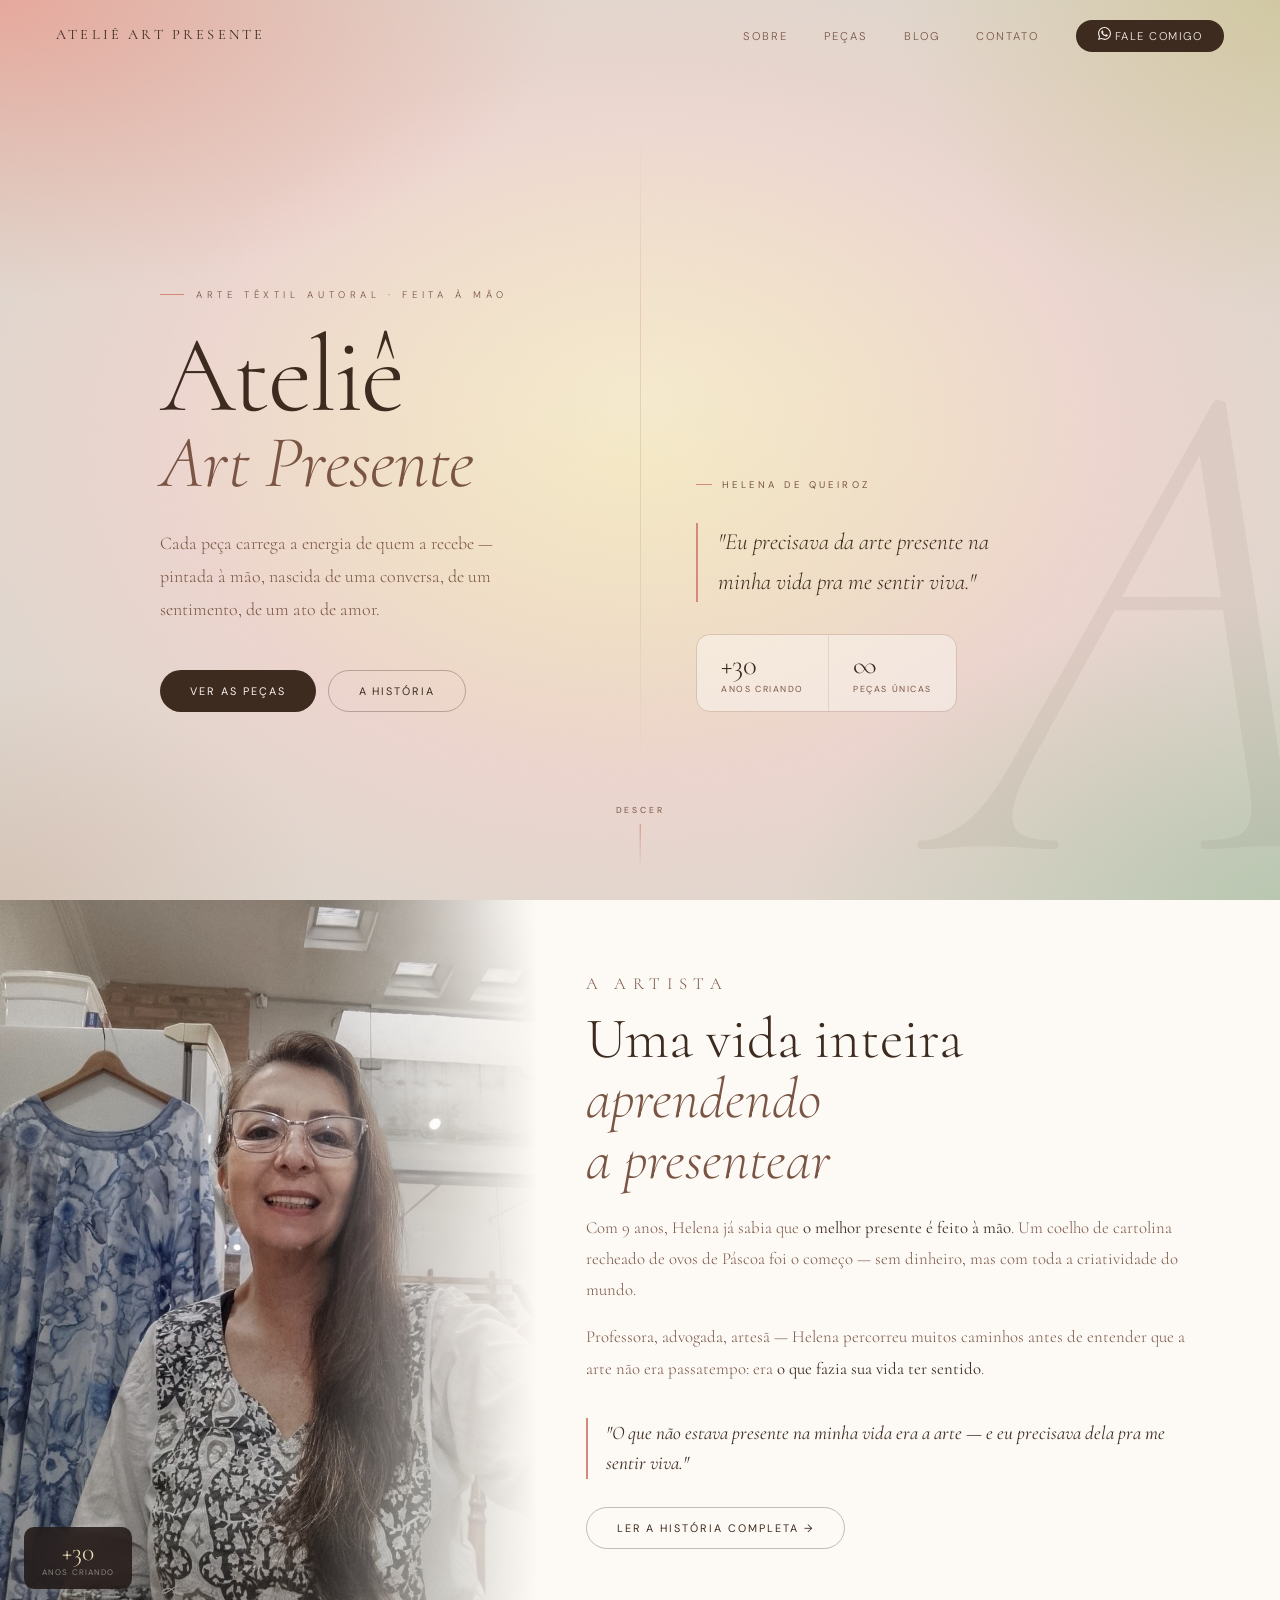
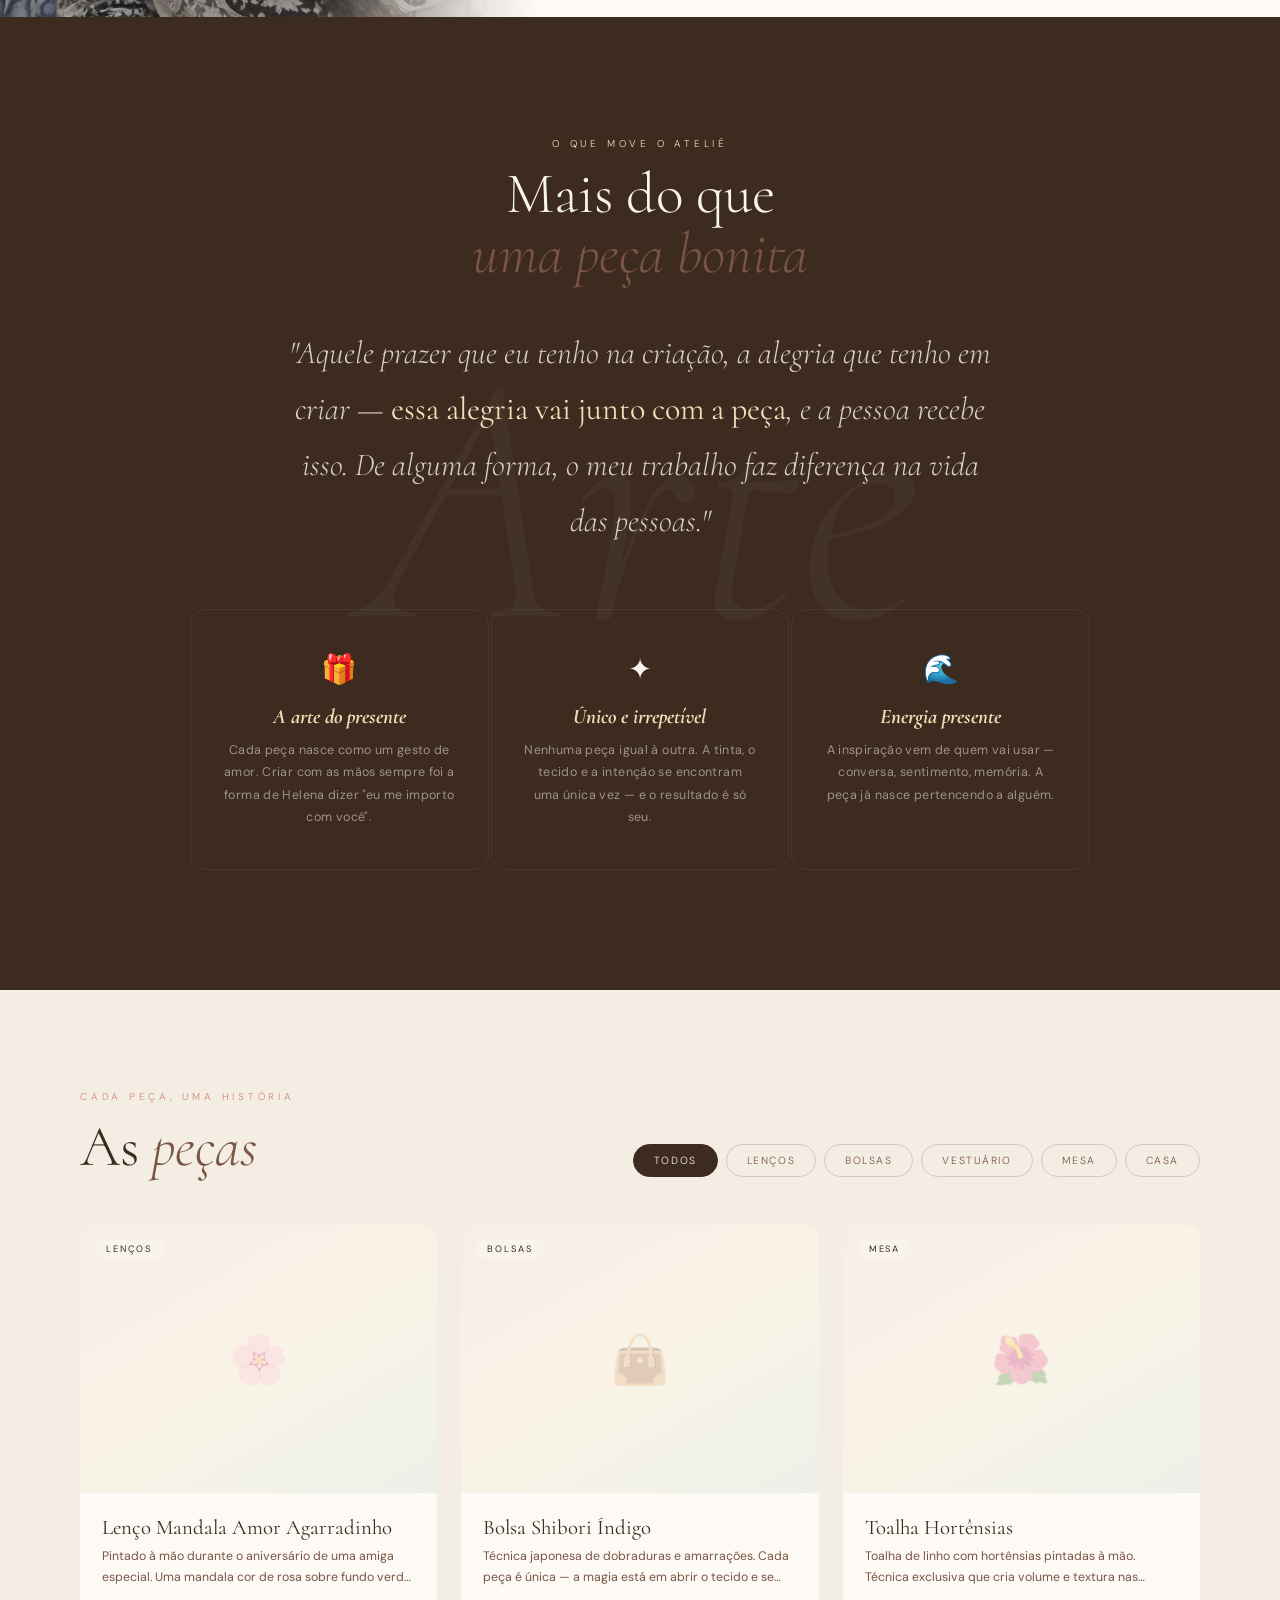
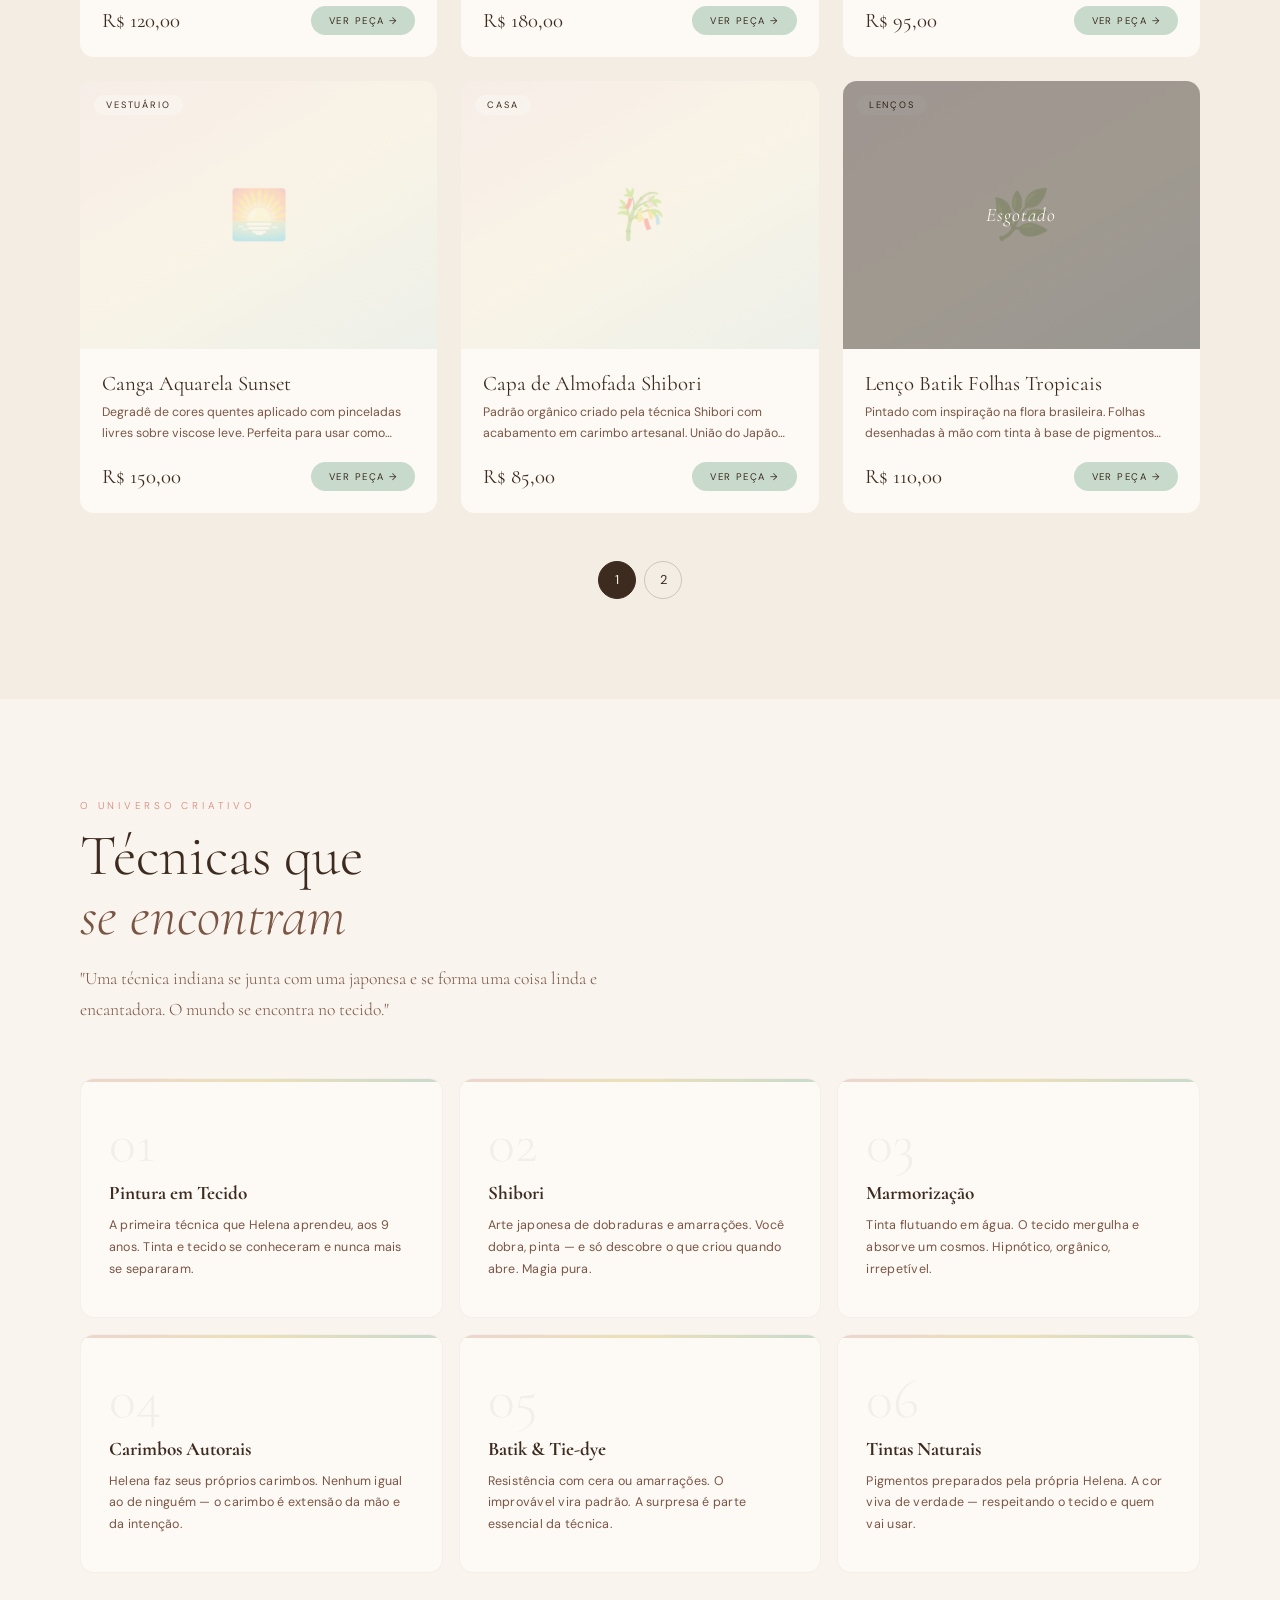
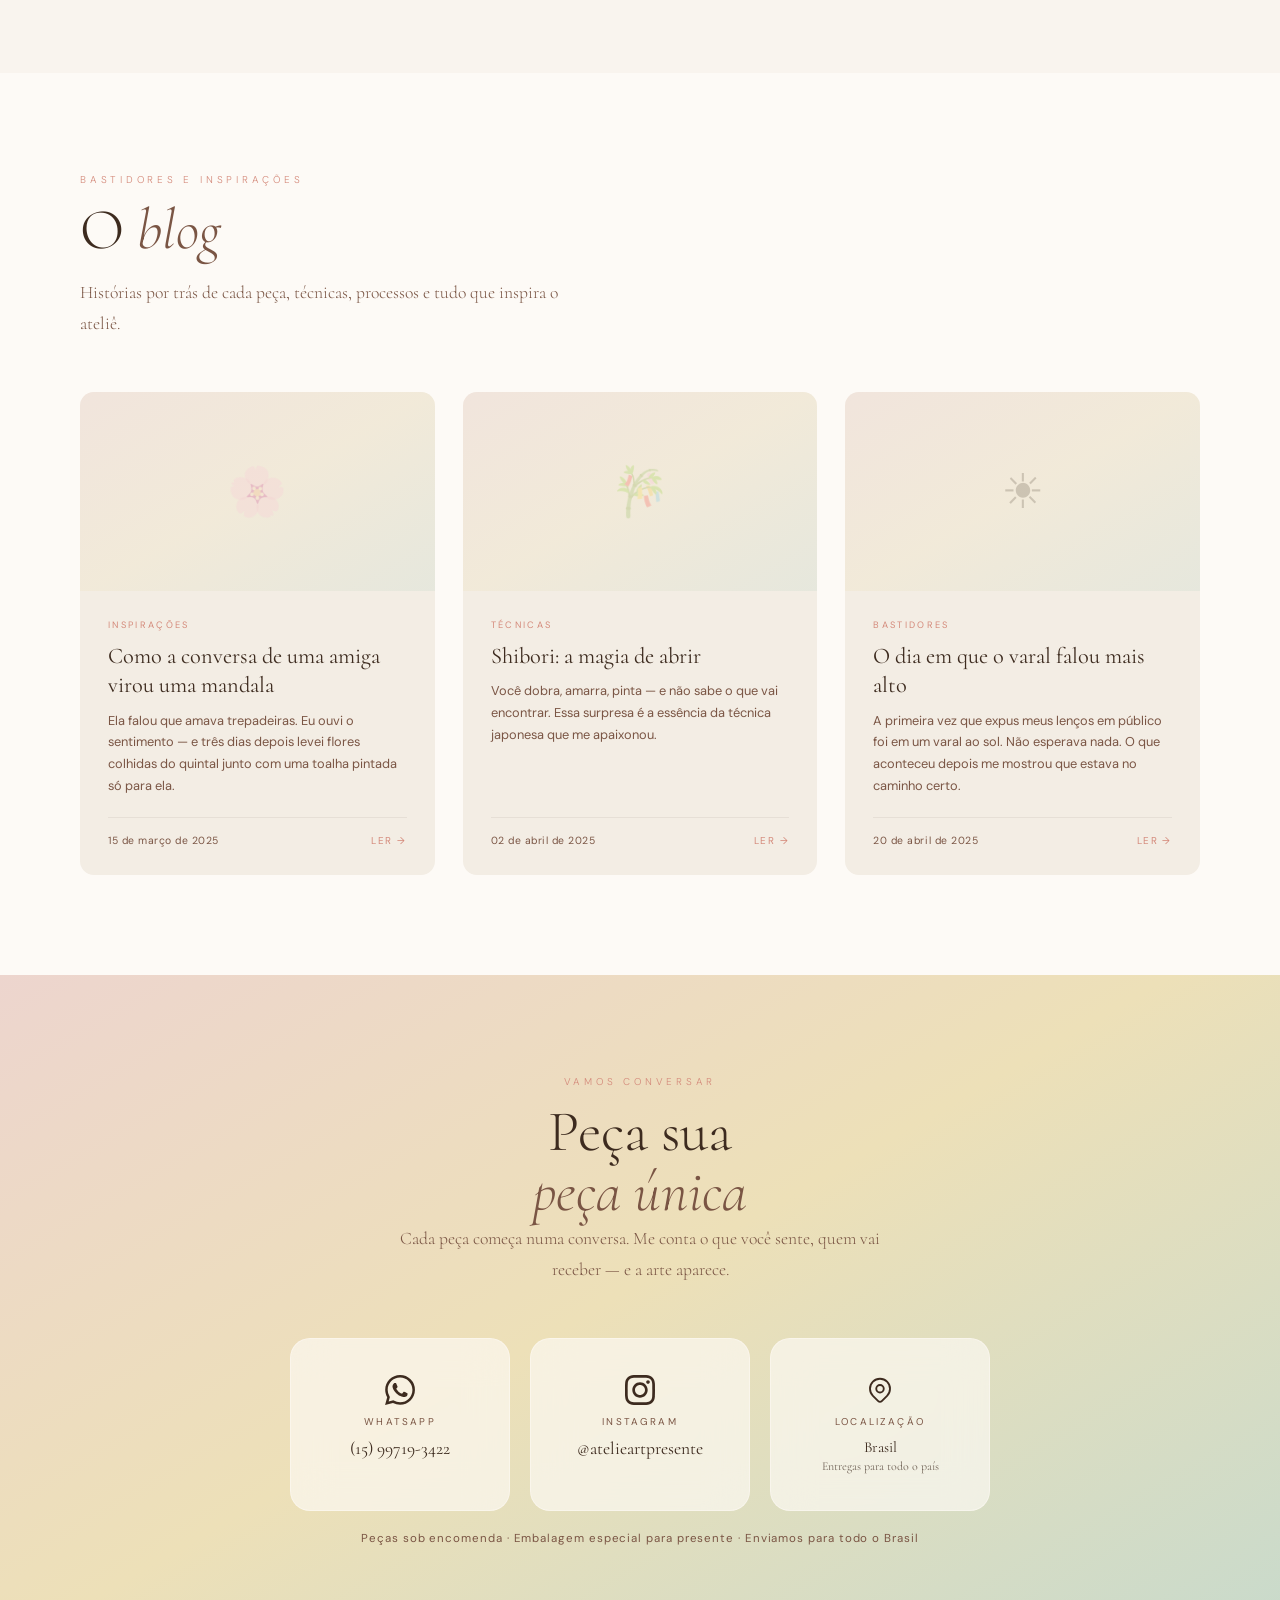
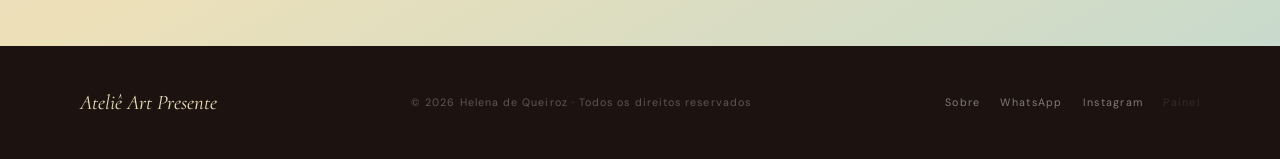
==== index.html @ e3df393c "first commit" ====
<!DOCTYPE html>
<html lang="pt-BR">
<head>
  <meta charset="UTF-8">
  <meta name="viewport" content="width=device-width, initial-scale=1.0">
  <title>Ateliê Art Presente — Helena de Queiroz</title>
  <meta name="description" content="Arte têxtil pintada à mão por Helena de Queiroz. Peças únicas em tecido com alma — lenços, bolsas, vestuário, decoração.">
  <link rel="preconnect" href="https://fonts.googleapis.com">
  <link rel="preconnect" href="https://fonts.gstatic.com" crossorigin>
  <link rel="stylesheet" href="css/style.css">
  <script src="https://identity.netlify.com/v1/netlify-identity-widget.js"></script>

  <style>
    /* ═══════════════════════════════════════
       HERO — tela cheia, aquarela, editorial
    ═══════════════════════════════════════ */
    .hero {
      min-height: 100svh;
      position: relative;
      display: flex;
      flex-direction: column;
      justify-content: flex-end;
      overflow: hidden;
    }

    /* ── gradiente aquarela rico, diagonal ── */
    .hero-bg {
      position: absolute; inset: 0; z-index: 0;
      background:
        radial-gradient(ellipse 80% 60% at 0% 0%,   #E8A89C 0%, transparent 55%),
        radial-gradient(ellipse 60% 70% at 100% 0%,  #C9A84C55 0%, transparent 50%),
        radial-gradient(ellipse 70% 60% at 100% 100%, #8EAD8666 0%, transparent 55%),
        radial-gradient(ellipse 50% 50% at 0% 100%,  #D4897A44 0%, transparent 50%),
        radial-gradient(ellipse 90% 90% at 50% 50%,  #F0DFA8 0%, #EDD5CE 40%, #C8DACC 100%);
    }

    /* ── camada de brilho central ── */
    .hero-glow {
      position: absolute; inset: 0; z-index: 1;
      background: radial-gradient(ellipse 55% 55% at 50% 45%, rgba(253,250,246,.45) 0%, transparent 70%);
      pointer-events: none;
    }

    /* ── noise texture pra dar profundidade ── */
    .hero-noise {
      position: absolute; inset: 0; z-index: 2;
      opacity: .045;
      background-image: url("data:image/svg+xml,%3Csvg xmlns='http://www.w3.org/2000/svg' width='500' height='500'%3E%3Cfilter id='n'%3E%3CfeTurbulence type='fractalNoise' baseFrequency='.7' numOctaves='4' stitchTiles='stitch'/%3E%3CfeColorMatrix type='saturate' values='0'/%3E%3C/filter%3E%3Crect width='500' height='500' filter='url(%23n)'/%3E%3C/svg%3E");
      pointer-events: none;
    }

    /* ── letra decorativa gigante ao fundo ── */
    .hero-letter {
      position: absolute; z-index: 2;
      font-family: var(--f-serif);
      font-size: clamp(28rem, 55vw, 68rem);
      line-height: 1;
      font-weight: 300;
      font-style: italic;
      color: rgba(61,43,31,.055);
      right: -4vw;
      bottom: -6vw;
      user-select: none;
      pointer-events: none;
      letter-spacing: -.05em;
    }

    /* ── linha decorativa ── */
    .hero-rule-v {
      position: absolute; z-index: 2;
      top: 15%; bottom: 15%;
      left: 50%;
      width: 1px;
      background: linear-gradient(to bottom, transparent, rgba(212,137,122,.3) 30%, rgba(142,173,134,.25) 70%, transparent);
      pointer-events: none;
    }

    /* ── conteúdo principal ── */
    .hero-content {
      position: relative; z-index: 3;
      display: grid;
      grid-template-columns: 1fr 1fr;
      align-items: flex-end;
      gap: 0;
      padding: 0 80px 88px;
      width: 100%;
    }

    /* coluna esquerda */
    .hero-col-left {
      padding-right: 56px;
    }
    .hero-pretitle {
      font-size: .6rem;
      letter-spacing: .48em;
      text-transform: uppercase;
      color: var(--terra-mid);
      font-weight: 300;
      margin-bottom: 28px;
      display: flex; align-items: center; gap: 12px;
      opacity: 0;
      animation: fadeUp .7s .15s var(--ease-out) forwards;
    }
    .hero-pretitle::before {
      content: '';
      width: 24px; height: 1px;
      background: var(--rosa); flex-shrink: 0;
    }
    .hero-name {
      font-family: var(--f-serif);
      font-size: clamp(4.8rem, 8.5vw, 9rem);
      line-height: .86;
      font-weight: 300;
      color: var(--terra);
      letter-spacing: -.025em;
      opacity: 0;
      animation: fadeUp .9s .3s var(--ease-out) forwards;
    }
    .hero-name em {
      display: block;
      font-style: italic;
      font-size: .68em;
      color: var(--terra-mid);
      margin-top: 8px;
      letter-spacing: -.01em;
    }
    .hero-tagline {
      font-family: var(--f-serif);
      font-size: clamp(.95rem, 1.4vw, 1.15rem);
      line-height: 1.85;
      font-weight: 300;
      color: var(--terra-mid);
      max-width: 360px;
      margin-top: 32px;
      opacity: 0;
      animation: fadeUp .7s .5s var(--ease-out) forwards;
    }
    .hero-ctas {
      display: flex; gap: 12px; margin-top: 44px;
      flex-wrap: wrap;
      opacity: 0;
      animation: fadeUp .7s .65s var(--ease-out) forwards;
    }

    /* coluna direita */
    .hero-col-right {
      padding-left: 56px;
      display: flex; flex-direction: column;
      align-items: flex-start;
      gap: 32px;
      opacity: 0;
      animation: fadeIn 1s .5s forwards;
    }
    .hero-author {
      font-size: .6rem; letter-spacing: .36em;
      text-transform: uppercase;
      color: var(--terra-mid);
      display: flex; align-items: center; gap: 10px;
    }
    .hero-author::before {
      content: ''; width: 16px; height: 1px;
      background: var(--rosa); flex-shrink: 0;
    }
    .hero-quote {
      font-family: var(--f-serif);
      font-size: clamp(1.1rem, 1.9vw, 1.45rem);
      font-style: italic; font-weight: 300;
      color: var(--terra);
      line-height: 1.7;
      max-width: 320px;
      padding-left: 20px;
      border-left: 2px solid var(--rosa);
    }
    .hero-stats {
      display: flex; gap: 0;
      border: 1px solid rgba(61,43,31,.13);
      border-radius: 14px;
      overflow: hidden;
    }
    .hero-stat {
      padding: 16px 24px;
      display: flex; flex-direction: column; gap: 3px;
      background: rgba(253,250,246,.45);
      backdrop-filter: blur(16px);
    }
    .hero-stat + .hero-stat {
      border-left: 1px solid rgba(61,43,31,.1);
    }
    .hero-stat .sn {
      font-family: var(--f-serif);
      font-size: 1.8rem; font-weight: 300;
      color: var(--terra); line-height: 1;
    }
    .hero-stat .sl {
      font-size: .55rem; letter-spacing: .18em;
      text-transform: uppercase; color: var(--terra-mid);
    }

    /* scroll hint */
    .hero-scroll {
      position: absolute; bottom: 32px; left: 50%;
      transform: translateX(-50%);
      z-index: 3;
      display: flex; flex-direction: column;
      align-items: center; gap: 8px;
      opacity: 0; animation: fadeIn 1s 1.3s forwards;
    }
    .hero-scroll span {
      font-size: .54rem; letter-spacing: .32em;
      text-transform: uppercase; color: var(--terra-mid);
    }
    .hero-scroll-line {
      width: 1px; height: 44px;
      background: linear-gradient(to bottom, var(--rosa), transparent);
      animation: scrollAnim 2.2s ease-in-out infinite;
    }
    @keyframes scrollAnim {
      0%,100%{opacity:.4;transform:scaleY(1)}
      50%{opacity:1;transform:scaleY(1.35)}
    }

    /* ═══════════════════════════════════════
       SOBRE
    ═══════════════════════════════════════ */
    .sobre-section {
      background: var(--white);
      display: grid;
      grid-template-columns: 42% 1fr;
      min-height: 540px;
      padding: 0;
    }
    .sobre-visual {
      position: relative; overflow: hidden;
    }
    .sobre-visual img {
      width: 100%; height: 100%;
      object-fit: cover; object-position: center top;
      display: block;
      filter: saturate(.88) brightness(1.02);
      transition: transform .8s var(--ease-out), filter .5s;
    }
    .sobre-visual:hover img {
      transform: scale(1.04);
      filter: saturate(.97) brightness(1.04);
    }
    .sobre-visual::before {
      content: '';
      position: absolute; inset: 0; z-index: 1;
      background: linear-gradient(160deg, rgba(237,213,206,.2) 0%, transparent 45%, rgba(200,218,204,.15) 100%);
      pointer-events: none;
    }
    .sobre-visual::after {
      content: '';
      position: absolute; inset: 0; z-index: 2;
      background: linear-gradient(to right, transparent 58%, var(--white) 100%);
      pointer-events: none;
    }
    .sobre-foto-badge {
      position: absolute; bottom: 28px; left: 24px; z-index: 4;
      background: rgba(28,18,16,.8);
      backdrop-filter: blur(10px);
      color: var(--cream);
      padding: 12px 18px; border-radius: 10px; text-align: center;
    }
    .sobre-foto-badge .n {
      font-family: var(--f-serif); font-size: 1.6rem; font-weight: 300;
      line-height: 1; color: var(--mel-pale);
    }
    .sobre-foto-badge .l {
      font-size: .5rem; letter-spacing: .14em; text-transform: uppercase;
      color: rgba(253,250,246,.45); margin-top: 2px;
    }
    .sobre-text {
      padding: 64px 72px 64px 48px;
      display: flex; flex-direction: column; justify-content: center;
    }
    .sobre-text .s-label { margin-bottom: 10px; }
    .sobre-text .s-title { margin-bottom: 22px; }
    .sobre-text p {
      font-family: var(--f-serif); font-size: 1.05rem; line-height: 1.85;
      color: var(--terra-mid); font-weight: 300; margin-bottom: 16px;
    }
    .sobre-text p strong { color: var(--terra); font-weight: 400; }
    .sobre-pull {
      font-family: var(--f-serif); font-size: 1.2rem; font-style: italic;
      color: var(--terra); border-left: 2px solid var(--rosa);
      padding-left: 18px; margin: 18px 0 28px; line-height: 1.6;
    }

    /* ═══════════════════════════════════════
       RESPONSIVO
    ═══════════════════════════════════════ */
    @media (max-width: 1024px) {
      .hero-content { grid-template-columns: 1fr; padding: 0 40px 72px; }
      .hero-col-left { padding-right: 0; }
      .hero-col-right { padding-left: 0; }
      .hero-quote { max-width: 100%; }
      .hero-rule-v { display: none; }
      .sobre-section { grid-template-columns: 36% 1fr; min-height: 460px; }
      .sobre-text { padding: 48px 40px; }
    }
    @media (max-width: 640px) {
      .hero-content { padding: 0 24px 64px; }
      .hero-ctas { flex-direction: column; align-items: flex-start; }
      .hero-letter { font-size: 22rem; }
      .sobre-section { grid-template-columns: 1fr; min-height: unset; }
      .sobre-visual { height: 320px; }
      .sobre-visual::after {
        background: linear-gradient(to bottom, transparent 55%, var(--white) 100%);
      }
      .sobre-text { padding: 36px 24px 52px; }
    }
  </style>
</head>
<body>

<!-- MODAL PRODUTO -->
<div class="modal-overlay" id="modal-overlay">
  <div class="modal-box">
    <div class="modal-gallery">
      <div class="modal-main-img" id="modal-main-img">
        <span class="no-img">🎨</span>
      </div>
      <div class="modal-thumbs" id="modal-thumbs"></div>
    </div>
    <div class="modal-info">
      <button class="modal-close" id="modal-close">✕</button>
      <p class="modal-cat" id="modal-cat"></p>
      <h2 class="modal-nome" id="modal-nome"></h2>
      <p class="modal-desc" id="modal-desc"></p>
      <div class="modal-meta">
        <div class="modal-meta-item">
          <span class="modal-meta-label">Técnica</span>
          <span class="modal-meta-val" id="modal-tecnica">—</span>
        </div>
        <div class="modal-meta-item">
          <span class="modal-meta-label">Tamanho</span>
          <span class="modal-meta-val" id="modal-tamanho">—</span>
        </div>
      </div>
      <p class="modal-preco" id="modal-preco"></p>
      <p class="modal-unavail" id="modal-unavail" style="display:none;font-size:.85rem;color:var(--terra-mid);font-style:italic;margin-bottom:20px">Esta peça está esgotada. Entre em contato para encomendar uma igual.</p>
      <a href="#" class="btn btn-wpp" id="modal-wpp" target="_blank" rel="noopener">
        <svg width="15" height="15" viewBox="0 0 24 24" fill="currentColor"><path d="M17.472 14.382c-.297-.149-1.758-.867-2.03-.967-.273-.099-.471-.148-.67.15-.197.297-.767.966-.94 1.164-.173.199-.347.223-.644.075-.297-.15-1.255-.463-2.39-1.475-.883-.788-1.48-1.761-1.653-2.059-.173-.297-.018-.458.13-.606.134-.133.298-.347.446-.52.149-.174.198-.298.298-.497.099-.198.05-.371-.025-.52-.075-.149-.669-1.612-.916-2.207-.242-.579-.487-.5-.669-.51-.173-.008-.371-.01-.57-.01-.198 0-.52.074-.792.372-.272.297-1.04 1.016-1.04 2.479 0 1.462 1.065 2.875 1.213 3.074.149.198 2.096 3.2 5.077 4.487.709.306 1.262.489 1.694.625.712.227 1.36.195 1.871.118.571-.085 1.758-.719 2.006-1.413.248-.694.248-1.289.173-1.413-.074-.124-.272-.198-.57-.347m-5.421 7.403h-.004a9.87 9.87 0 01-5.031-1.378l-.361-.214-3.741.982.998-3.648-.235-.374a9.86 9.86 0 01-1.51-5.26c.001-5.45 4.436-9.884 9.888-9.884 2.64 0 5.122 1.03 6.988 2.898a9.825 9.825 0 012.893 6.994c-.003 5.45-4.437 9.884-9.885 9.884m8.413-18.297A11.815 11.815 0 0012.05 0C5.495 0 .16 5.335.157 11.892c0 2.096.547 4.142 1.588 5.945L.057 24l6.305-1.654a11.882 11.882 0 005.683 1.448h.005c6.554 0 11.89-5.335 11.893-11.893a11.821 11.821 0 00-3.48-8.413z"/></svg>
        Encomendar no WhatsApp
      </a>
    </div>
  </div>
</div>

<!-- NAV -->
<nav id="navbar">
  <a href="index.html" class="nav-logo">Ateliê Art Presente</a>
  <ul class="nav-links">
    <li><a href="#sobre">Sobre</a></li>
    <li><a href="#produtos">Peças</a></li>
    <li><a href="#blog">Blog</a></li>
    <li><a href="#contato">Contato</a></li>
    <li>
      <a href="https://wa.me/5515997193422?text=Olá%2C+Helena!+Vi+seu+ateliê+e+quero+conhecer+mais+%F0%9F%8C%B8" class="nav-cta" target="_blank" rel="noopener">
        <svg width="13" height="13" viewBox="0 0 24 24" fill="currentColor"><path d="M17.472 14.382c-.297-.149-1.758-.867-2.03-.967-.273-.099-.471-.148-.67.15-.197.297-.767.966-.94 1.164-.173.199-.347.223-.644.075-.297-.15-1.255-.463-2.39-1.475-.883-.788-1.48-1.761-1.653-2.059-.173-.297-.018-.458.13-.606.134-.133.298-.347.446-.52.149-.174.198-.298.298-.497.099-.198.05-.371-.025-.52-.075-.149-.669-1.612-.916-2.207-.242-.579-.487-.5-.669-.51-.173-.008-.371-.01-.57-.01-.198 0-.52.074-.792.372-.272.297-1.04 1.016-1.04 2.479 0 1.462 1.065 2.875 1.213 3.074.149.198 2.096 3.2 5.077 4.487.709.306 1.262.489 1.694.625.712.227 1.36.195 1.871.118.571-.085 1.758-.719 2.006-1.413.248-.694.248-1.289.173-1.413-.074-.124-.272-.198-.57-.347m-5.421 7.403h-.004a9.87 9.87 0 01-5.031-1.378l-.361-.214-3.741.982.998-3.648-.235-.374a9.86 9.86 0 01-1.51-5.26c.001-5.45 4.436-9.884 9.888-9.884 2.64 0 5.122 1.03 6.988 2.898a9.825 9.825 0 012.893 6.994c-.003 5.45-4.437 9.884-9.885 9.884m8.413-18.297A11.815 11.815 0 0012.05 0C5.495 0 .16 5.335.157 11.892c0 2.096.547 4.142 1.588 5.945L.057 24l6.305-1.654a11.882 11.882 0 005.683 1.448h.005c6.554 0 11.89-5.335 11.893-11.893a11.821 11.821 0 00-3.48-8.413z"/></svg>
        Fale comigo
      </a>
    </li>
  </ul>
  <button class="nav-burger" aria-label="Menu">
    <span></span><span></span><span></span>
  </button>
</nav>

<!-- MOBILE NAV -->
<div class="nav-mobile">
  <a href="#sobre">Sobre</a>
  <a href="#produtos">Peças</a>
  <a href="#blog">Blog</a>
  <a href="#contato">Contato</a>
  <a href="https://wa.me/5515997193422" target="_blank" style="color:var(--rosa)">WhatsApp</a>
</div>

<!-- ══ HERO ══ -->
<section class="hero">

  <!-- camadas de fundo -->
  <div class="hero-bg"></div>
  <div class="hero-glow"></div>
  <div class="hero-noise"></div>
  <div class="hero-letter">A</div>
  <div class="hero-rule-v"></div>

  <!-- conteúdo -->
  <div class="hero-content">

    <div class="hero-col-left">
      <p class="hero-pretitle">Arte Têxtil Autoral · Feita à Mão</p>
      <h1 class="hero-name">
        Ateliê<br>
        <em>Art Presente</em>
      </h1>
      <p class="hero-tagline">
        Cada peça carrega a energia de quem a recebe —
        pintada à mão, nascida de uma conversa,
        de um sentimento, de um ato de amor.
      </p>
      <div class="hero-ctas">
        <a href="#produtos" class="btn btn-dark">Ver as peças</a>
        <a href="sobre.html" class="btn btn-outline">A história</a>
      </div>
    </div>

    <div class="hero-col-right">
      <p class="hero-author">Helena de Queiroz</p>
      <blockquote class="hero-quote">
        "Eu precisava da arte presente na minha vida pra me sentir viva."
      </blockquote>
      <div class="hero-stats">
        <div class="hero-stat">
          <span class="sn">+30</span>
          <span class="sl">anos criando</span>
        </div>
        <div class="hero-stat">
          <span class="sn">∞</span>
          <span class="sl">peças únicas</span>
        </div>
      </div>
    </div>

  </div>

  <div class="hero-scroll">
    <span>Descer</span>
    <div class="hero-scroll-line"></div>
  </div>

</section>

<!-- ══ SOBRE ══ -->
<div class="sobre-section" id="sobre">

  <div class="sobre-visual">
    <img src="images/helena.jpg" alt="Helena de Queiroz — Ateliê Art Presente">
    <div class="sobre-foto-badge">
      <div class="n">+30</div>
      <div class="l">anos criando</div>
    </div>
  </div>

  <!-- Texto -->
  <div class="sobre-text">
    <p class="s-label reveal">A artista</p>
    <h2 class="s-title reveal">Uma vida inteira<br><em>aprendendo<br>a presentear</em></h2>
    <p class="reveal reveal-d1">
      Com 9 anos, Helena já sabia que <strong>o melhor presente é feito à mão</strong>. Um coelho de cartolina recheado de ovos de Páscoa foi o começo — sem dinheiro, mas com toda a criatividade do mundo.
    </p>
    <p class="reveal reveal-d2">
      Professora, advogada, artesã — Helena percorreu muitos caminhos antes de entender que a arte não era passatempo: era <strong>o que fazia sua vida ter sentido</strong>.
    </p>
    <blockquote class="sobre-pull reveal reveal-d3">
      "O que não estava presente na minha vida era a arte — e eu precisava dela pra me sentir viva."
    </blockquote>
    <div class="reveal">
      <a href="sobre.html" class="btn btn-outline">Ler a história completa →</a>
    </div>
  </div>
</div>

<!-- ══ MANIFESTO ══ -->
<section class="manifesto">
  <p class="s-label reveal">O que move o ateliê</p>
  <h2 class="s-title reveal">Mais do que<br><em>uma peça bonita</em></h2>
  <blockquote class="reveal">
    "Aquele prazer que eu tenho na criação, a alegria que tenho em criar —
    <strong>essa alegria vai junto com a peça</strong>,
    e a pessoa recebe isso. De alguma forma, o meu trabalho
    faz diferença na vida das pessoas."
  </blockquote>
  <div class="valores">
    <div class="valor reveal">
      <div class="valor-icon">🎁</div>
      <h3>A arte do presente</h3>
      <p>Cada peça nasce como um gesto de amor. Criar com as mãos sempre foi a forma de Helena dizer "eu me importo com você".</p>
    </div>
    <div class="valor reveal reveal-d1">
      <div class="valor-icon">✦</div>
      <h3>Único e irrepetível</h3>
      <p>Nenhuma peça igual à outra. A tinta, o tecido e a intenção se encontram uma única vez — e o resultado é só seu.</p>
    </div>
    <div class="valor reveal reveal-d2">
      <div class="valor-icon">🌊</div>
      <h3>Energia presente</h3>
      <p>A inspiração vem de quem vai usar — conversa, sentimento, memória. A peça já nasce pertencendo a alguém.</p>
    </div>
  </div>
</section>

<!-- ══ PRODUTOS ══ -->
<section class="produtos" id="produtos">
  <div class="produtos-header">
    <div>
      <p class="s-label">Cada peça, uma história</p>
      <h2 class="s-title">As <em>peças</em></h2>
    </div>
    <div class="filtros">
      <button class="filtro active" data-cat="todos">Todos</button>
      <button class="filtro" data-cat="lencos">Lenços</button>
      <button class="filtro" data-cat="bolsas">Bolsas</button>
      <button class="filtro" data-cat="vestuario">Vestuário</button>
      <button class="filtro" data-cat="mesa">Mesa</button>
      <button class="filtro" data-cat="casa">Casa</button>
    </div>
  </div>
  <div class="grid-produtos" id="produtos-grid"></div>
  <div class="paginacao" id="paginacao"></div>
</section>

<!-- ══ TÉCNICAS ══ -->
<section class="tecnicas" id="tecnicas">
  <p class="s-label reveal">O universo criativo</p>
  <h2 class="s-title reveal">Técnicas que<br><em>se encontram</em></h2>
  <p class="s-lead reveal">"Uma técnica indiana se junta com uma japonesa e se forma uma coisa linda e encantadora. O mundo se encontra no tecido."</p>
  <div class="tecnicas-grid">
    <div class="tecnica reveal">
      <div class="tecnica-n">01</div>
      <h3>Pintura em Tecido</h3>
      <p>A primeira técnica que Helena aprendeu, aos 9 anos. Tinta e tecido se conheceram e nunca mais se separaram.</p>
    </div>
    <div class="tecnica reveal reveal-d1">
      <div class="tecnica-n">02</div>
      <h3>Shibori</h3>
      <p>Arte japonesa de dobraduras e amarrações. Você dobra, pinta — e só descobre o que criou quando abre. Magia pura.</p>
    </div>
    <div class="tecnica reveal reveal-d2">
      <div class="tecnica-n">03</div>
      <h3>Marmorização</h3>
      <p>Tinta flutuando em água. O tecido mergulha e absorve um cosmos. Hipnótico, orgânico, irrepetível.</p>
    </div>
    <div class="tecnica reveal">
      <div class="tecnica-n">04</div>
      <h3>Carimbos Autorais</h3>
      <p>Helena faz seus próprios carimbos. Nenhum igual ao de ninguém — o carimbo é extensão da mão e da intenção.</p>
    </div>
    <div class="tecnica reveal reveal-d1">
      <div class="tecnica-n">05</div>
      <h3>Batik & Tie-dye</h3>
      <p>Resistência com cera ou amarrações. O improvável vira padrão. A surpresa é parte essencial da técnica.</p>
    </div>
    <div class="tecnica reveal reveal-d2">
      <div class="tecnica-n">06</div>
      <h3>Tintas Naturais</h3>
      <p>Pigmentos preparados pela própria Helena. A cor viva de verdade — respeitando o tecido e quem vai usar.</p>
    </div>
  </div>
</section>

<!-- ══ BLOG ══ -->
<section class="blog-section" id="blog">
  <div id="blog-list-view">
    <p class="s-label reveal">Bastidores e inspirações</p>
    <h2 class="s-title reveal">O <em>blog</em></h2>
    <p class="s-lead reveal">Histórias por trás de cada peça, técnicas, processos e tudo que inspira o ateliê.</p>
    <div class="blog-grid" id="blog-grid"></div>
  </div>
  <div id="post-single-view"></div>
</section>

<!-- ══ CONTATO ══ -->
<section class="contato" id="contato">
  <p class="s-label reveal">Vamos conversar</p>
  <h2 class="s-title reveal">Peça sua<br><em>peça única</em></h2>
  <p class="s-lead reveal" style="margin:0 auto;text-align:center;max-width:480px">
    Cada peça começa numa conversa. Me conta o que você sente, quem vai receber — e a arte aparece.
  </p>
  <div class="contato-cards">
    <a href="https://wa.me/5515997193422?text=Oi%2C+Helena!+Vi+seu+ateliê+e+quero+pedir+uma+peça+%F0%9F%8C%B8" class="contato-card reveal" target="_blank" rel="noopener">
      <svg width="30" height="30" viewBox="0 0 24 24" fill="currentColor"><path d="M17.472 14.382c-.297-.149-1.758-.867-2.03-.967-.273-.099-.471-.148-.67.15-.197.297-.767.966-.94 1.164-.173.199-.347.223-.644.075-.297-.15-1.255-.463-2.39-1.475-.883-.788-1.48-1.761-1.653-2.059-.173-.297-.018-.458.13-.606.134-.133.298-.347.446-.52.149-.174.198-.298.298-.497.099-.198.05-.371-.025-.52-.075-.149-.669-1.612-.916-2.207-.242-.579-.487-.5-.669-.51-.173-.008-.371-.01-.57-.01-.198 0-.52.074-.792.372-.272.297-1.04 1.016-1.04 2.479 0 1.462 1.065 2.875 1.213 3.074.149.198 2.096 3.2 5.077 4.487.709.306 1.262.489 1.694.625.712.227 1.36.195 1.871.118.571-.085 1.758-.719 2.006-1.413.248-.694.248-1.289.173-1.413-.074-.124-.272-.198-.57-.347m-5.421 7.403h-.004a9.87 9.87 0 01-5.031-1.378l-.361-.214-3.741.982.998-3.648-.235-.374a9.86 9.86 0 01-1.51-5.26c.001-5.45 4.436-9.884 9.888-9.884 2.64 0 5.122 1.03 6.988 2.898a9.825 9.825 0 012.893 6.994c-.003 5.45-4.437 9.884-9.885 9.884m8.413-18.297A11.815 11.815 0 0012.05 0C5.495 0 .16 5.335.157 11.892c0 2.096.547 4.142 1.588 5.945L.057 24l6.305-1.654a11.882 11.882 0 005.683 1.448h.005c6.554 0 11.89-5.335 11.893-11.893a11.821 11.821 0 00-3.48-8.413z"/></svg>
      <span class="contato-card-label">WhatsApp</span>
      <span class="contato-card-val">(15) 99719-3422</span>
    </a>
    <a href="https://instagram.com/atelieartpresente" class="contato-card reveal reveal-d1" target="_blank" rel="noopener">
      <svg width="30" height="30" viewBox="0 0 24 24" fill="currentColor"><path d="M12 2.163c3.204 0 3.584.012 4.85.07 3.252.148 4.771 1.691 4.919 4.919.058 1.265.069 1.645.069 4.849 0 3.205-.012 3.584-.069 4.849-.149 3.225-1.664 4.771-4.919 4.919-1.266.058-1.644.07-4.85.07-3.204 0-3.584-.012-4.849-.07-3.26-.149-4.771-1.699-4.919-4.92-.058-1.265-.07-1.644-.07-4.849 0-3.204.013-3.583.07-4.849.149-3.227 1.664-4.771 4.919-4.919 1.266-.057 1.645-.069 4.849-.069zm0-2.163c-3.259 0-3.667.014-4.947.072-4.358.2-6.78 2.618-6.98 6.98-.059 1.281-.073 1.689-.073 4.948 0 3.259.014 3.668.072 4.948.2 4.358 2.618 6.78 6.98 6.98 1.281.058 1.689.072 4.948.072 3.259 0 3.668-.014 4.948-.072 4.354-.2 6.782-2.618 6.979-6.98.059-1.28.073-1.689.073-4.948 0-3.259-.014-3.667-.072-4.947-.196-4.354-2.617-6.78-6.979-6.98-1.281-.059-1.69-.073-4.949-.073zm0 5.838c-3.403 0-6.162 2.759-6.162 6.162s2.759 6.163 6.162 6.163 6.162-2.759 6.162-6.163c0-3.403-2.759-6.162-6.162-6.162zm0 10.162c-2.209 0-4-1.79-4-4 0-2.209 1.791-4 4-4s4 1.791 4 4c0 2.21-1.791 4-4 4zm6.406-11.845c-.796 0-1.441.645-1.441 1.44s.645 1.44 1.441 1.44c.795 0 1.439-.645 1.439-1.44s-.644-1.44-1.439-1.44z"/></svg>
      <span class="contato-card-label">Instagram</span>
      <span class="contato-card-val">@atelieartpresente</span>
    </a>
    <div class="contato-card reveal reveal-d2" style="cursor:default">
      <svg width="30" height="30" viewBox="0 0 24 24" fill="none" stroke="currentColor" stroke-width="1.5"><path d="M17.657 16.657L13.414 20.9a1.998 1.998 0 01-2.827 0l-4.244-4.243a8 8 0 1111.314 0z"/><path d="M15 11a3 3 0 11-6 0 3 3 0 016 0z"/></svg>
      <span class="contato-card-label">Localização</span>
      <span class="contato-card-val" style="text-align:center;font-size:.95rem">Brasil<br><small style="font-size:.75rem;opacity:.7">Entregas para todo o país</small></span>
    </div>
  </div>
  <p class="contato-note reveal">Peças sob encomenda · Embalagem especial para presente · Enviamos para todo o Brasil</p>
</section>

<!-- ══ FOOTER ══ -->
<footer>
  <div class="footer-logo">Ateliê Art Presente</div>
  <p class="footer-copy">© <span id="ano"></span> Helena de Queiroz · Todos os direitos reservados</p>
  <div class="footer-links">
    <a href="sobre.html">Sobre</a>
    <a href="https://wa.me/5515997193422" target="_blank">WhatsApp</a>
    <a href="https://instagram.com/atelieartpresente" target="_blank">Instagram</a>
    <a href="/admin" style="opacity:.25">Painel</a>
  </div>
</footer>

<script src="js/main.js"></script>
<script>
  document.getElementById('ano').textContent = new Date().getFullYear();
  if (window.netlifyIdentity) {
    window.netlifyIdentity.on("init", user => {
      if (!user) {
        window.netlifyIdentity.on("login", () => { document.location.href = "/admin/"; });
      }
    });
  }
</script>
</body>
</html>
---- css/style.css ----
@import url('https://fonts.googleapis.com/css2?family=Cormorant:ital,wght@0,300;0,400;0,500;0,600;1,300;1,400;1,600&family=DM+Sans:ital,wght@0,200;0,300;0,400;1,300&display=swap');

/* ── TOKENS ── */
:root {
  --rosa:      #D4897A;
  --rosa-pale: #EDD5CE;
  --mel:       #C9A84C;
  --mel-pale:  #EDE0B8;
  --sage:      #8EAD86;
  --sage-pale: #C8DACC;
  --cream:     #F9F4EE;
  --ivory:     #F3EDE4;
  --terra:     #3D2B1F;
  --terra-mid: #7A5544;
  --dark:      #1C1210;
  --white:     #FDFAF6;

  --grad:        linear-gradient(150deg,#EDD5CE 0%,#EDE0B8 48%,#C8DACC 100%);
  --grad-subtle: linear-gradient(150deg,rgba(237,213,206,.35) 0%,rgba(237,224,184,.25) 50%,rgba(200,218,204,.3) 100%);

  --f-serif: 'Cormorant', Georgia, serif;
  --f-sans:  'DM Sans', system-ui, sans-serif;

  --ease: cubic-bezier(.4,0,.2,1);
  --ease-out: cubic-bezier(.22,1,.36,1);
  --shadow: 0 4px 24px rgba(61,43,31,.09);
  --shadow-lg: 0 16px 56px rgba(61,43,31,.16);
  --r: 14px;
}

*,*::before,*::after{box-sizing:border-box;margin:0;padding:0}
html{scroll-behavior:smooth;font-size:16px;-webkit-font-smoothing:antialiased}
body{font-family:var(--f-sans);background:var(--cream);color:var(--terra);overflow-x:hidden}
img{display:block;max-width:100%}
a{color:inherit;text-decoration:none}

::-webkit-scrollbar{width:5px}
::-webkit-scrollbar-track{background:var(--cream)}
::-webkit-scrollbar-thumb{background:var(--rosa);border-radius:3px}

/* ════ NAV ════ */
nav{
  position:fixed;top:0;left:0;right:0;z-index:900;
  padding:0 56px;height:68px;
  display:flex;align-items:center;justify-content:space-between;
  transition:background .4s var(--ease),box-shadow .4s var(--ease);
}
nav.scrolled{
  background:rgba(249,244,238,.92);
  backdrop-filter:blur(18px);-webkit-backdrop-filter:blur(18px);
  box-shadow:0 1px 0 rgba(61,43,31,.07);
}
.nav-logo{
  font-family:var(--f-serif);font-size:.9rem;letter-spacing:.22em;
  text-transform:uppercase;color:var(--terra);font-weight:400;transition:color .3s;
}
.nav-logo:hover{color:var(--rosa)}
.nav-links{display:flex;align-items:center;gap:36px;list-style:none}
.nav-links a{
  font-size:.7rem;letter-spacing:.18em;text-transform:uppercase;
  font-weight:300;color:var(--terra-mid);transition:color .25s;
  position:relative;padding-bottom:3px;
}
.nav-links a::after{
  content:'';position:absolute;bottom:0;left:0;right:0;
  height:1px;background:var(--rosa);
  transform:scaleX(0);transform-origin:left;transition:transform .3s var(--ease-out);
}
.nav-links a:hover{color:var(--terra)}
.nav-links a:hover::after{transform:scaleX(1)}
.nav-cta{
  background:var(--terra)!important;color:var(--cream)!important;
  padding:9px 22px!important;border-radius:50px;
  transition:background .3s,transform .3s!important;letter-spacing:.13em!important;
}
.nav-cta::after{display:none!important}
.nav-cta:hover{background:var(--rosa)!important;transform:translateY(-1px)}
.nav-burger{display:none;flex-direction:column;gap:5px;cursor:pointer;padding:4px;background:none;border:none}
.nav-burger span{width:24px;height:1.5px;background:var(--terra);display:block;transition:all .3s}
.nav-mobile{
  display:none;position:fixed;inset:0;z-index:800;
  background:var(--cream);flex-direction:column;
  align-items:center;justify-content:center;gap:32px;
}
.nav-mobile.open{display:flex}
.nav-mobile a{font-family:var(--f-serif);font-size:2.2rem;font-style:italic;color:var(--terra)}

/* ════ HERO ════ */
.hero{min-height:100svh;display:grid;grid-template-columns:1fr 1fr;position:relative;overflow:hidden}
.hero-left{
  background:var(--grad);
  display:flex;flex-direction:column;justify-content:flex-end;
  padding:140px 64px 80px;position:relative;z-index:1;
}
.hero-left::after{
  content:'';position:absolute;inset:0;
  background:url("data:image/svg+xml,%3Csvg xmlns='http://www.w3.org/2000/svg' width='300' height='300'%3E%3Cfilter id='n'%3E%3CfeTurbulence type='fractalNoise' baseFrequency='.85' numOctaves='4' stitchTiles='stitch'/%3E%3CfeColorMatrix type='saturate' values='0'/%3E%3C/filter%3E%3Crect width='300' height='300' filter='url(%23n)' opacity='.045'/%3E%3C/svg%3E");
  pointer-events:none;
}
.hero-label{
  font-size:.63rem;letter-spacing:.38em;text-transform:uppercase;
  color:var(--terra-mid);font-weight:300;margin-bottom:28px;
  opacity:0;animation:fadeUp .7s .2s var(--ease-out) forwards;
}
.hero-name{
  font-family:var(--f-serif);font-size:clamp(4.5rem,8vw,7.5rem);
  line-height:.92;font-weight:300;color:var(--terra);
  opacity:0;animation:fadeUp .8s .35s var(--ease-out) forwards;
}
.hero-name em{display:block;font-style:italic;font-weight:300;color:var(--terra-mid)}
.hero-divider{
  width:40px;height:1px;background:var(--rosa);margin:32px 0;
  opacity:0;animation:fadeUp .7s .5s var(--ease-out) forwards;
}
.hero-tagline{
  font-family:var(--f-serif);font-size:1.2rem;line-height:1.75;
  font-weight:300;color:var(--terra-mid);max-width:380px;
  opacity:0;animation:fadeUp .7s .65s var(--ease-out) forwards;
}
.hero-ctas{
  display:flex;gap:14px;margin-top:44px;flex-wrap:wrap;
  opacity:0;animation:fadeUp .7s .8s var(--ease-out) forwards;
}
.hero-right{
  background:var(--dark);display:flex;flex-direction:column;
  justify-content:space-between;padding:140px 64px 80px;
  position:relative;overflow:hidden;
}
.hero-bg-word{
  font-family:var(--f-serif);line-height:1;font-weight:300;font-style:italic;
  color:rgba(253,250,246,.05);position:absolute;user-select:none;pointer-events:none;
}
.hw1{font-size:clamp(7rem,13vw,13rem);top:60px;right:-30px}
.hw2{font-size:clamp(3rem,5vw,5.5rem);top:46%;right:40px}
.hw3{font-size:clamp(5rem,8vw,8rem);bottom:80px;left:-15px}
.hero-right-top{
  opacity:0;animation:fadeIn .9s .4s forwards;
  position:relative;z-index:1;
}
.hero-right-top p{
  font-size:.65rem;letter-spacing:.3em;text-transform:uppercase;
  color:rgba(253,250,246,.35);font-weight:300;margin-bottom:20px;
}
.hero-right-top blockquote{
  font-family:var(--f-serif);font-size:1.4rem;line-height:1.65;
  font-style:italic;font-weight:300;color:rgba(253,250,246,.75);
  max-width:320px;border-left:1.5px solid var(--rosa);padding-left:22px;
}
.hero-right-bottom{
  display:flex;align-items:flex-end;justify-content:space-between;
  opacity:0;animation:fadeIn .9s .7s forwards;position:relative;z-index:1;
}
.hero-badge{
  display:flex;flex-direction:column;gap:2px;
  padding:18px 22px;border:1px solid rgba(253,250,246,.1);border-radius:12px;
}
.hero-badge .num{font-family:var(--f-serif);font-size:2.2rem;color:var(--cream);font-weight:300;line-height:1}
.hero-badge .lbl{font-size:.6rem;letter-spacing:.2em;text-transform:uppercase;color:rgba(253,250,246,.4)}
.hero-scroll-hint{
  display:flex;flex-direction:column;align-items:center;gap:8px;
}
.hero-scroll-hint span{
  font-size:.58rem;letter-spacing:.25em;text-transform:uppercase;
  color:rgba(253,250,246,.3);writing-mode:vertical-lr;
}
.scroll-bar{
  width:1px;height:60px;
  background:linear-gradient(to bottom,rgba(212,137,122,.6),transparent);
  animation:scrollAnim 2.2s ease-in-out infinite;
}
@keyframes scrollAnim{0%,100%{transform:scaleY(1);opacity:.5}50%{transform:scaleY(1.4);opacity:1}}

/* ════ BOTÕES ════ */
.btn{
  display:inline-flex;align-items:center;gap:8px;
  padding:13px 30px;border-radius:50px;
  font-family:var(--f-sans);font-size:.68rem;
  letter-spacing:.18em;text-transform:uppercase;
  font-weight:400;transition:all .3s var(--ease-out);
  border:none;cursor:pointer;
}
.btn-dark{background:var(--terra);color:var(--cream)}
.btn-dark:hover{background:var(--rosa);transform:translateY(-2px);box-shadow:var(--shadow-lg)}
.btn-outline{background:transparent;color:var(--terra);border:1.5px solid rgba(61,43,31,.3)}
.btn-outline:hover{border-color:var(--terra);background:rgba(61,43,31,.04);transform:translateY(-2px)}
.btn-outline-light{background:transparent;color:var(--cream);border:1.5px solid rgba(253,250,246,.25)}
.btn-outline-light:hover{border-color:rgba(253,250,246,.6);background:rgba(253,250,246,.05)}
.btn-rosa{background:var(--rosa);color:var(--white)}
.btn-rosa:hover{filter:brightness(1.08);transform:translateY(-2px)}
.btn-wpp{background:#25D366;color:#fff}
.btn-wpp:hover{filter:brightness(1.08);transform:translateY(-2px)}

/* ════ SEÇÕES ════ */
section{padding:100px 80px}
.s-label{font-size:.62rem;letter-spacing:.38em;text-transform:uppercase;color:var(--rosa);font-weight:300;margin-bottom:14px}
.s-title{font-family:var(--f-serif);font-size:clamp(2.4rem,4.5vw,3.8rem);font-weight:300;line-height:1.05;color:var(--terra)}
.s-title em{font-style:italic;color:var(--terra-mid)}
.s-lead{font-family:var(--f-serif);font-size:1.1rem;line-height:1.8;color:var(--terra-mid);font-weight:300;max-width:520px;margin-top:16px}

/* ════ SOBRE PREVIEW ════ */
.sobre-section{background:var(--white);display:grid;grid-template-columns:5fr 7fr;padding:0;align-items:stretch}
.sobre-visual{position:relative;overflow:hidden;min-height:580px;background:var(--grad)}
.sobre-visual img{width:100%;height:100%;object-fit:cover;transition:transform .7s var(--ease-out)}
.sobre-visual:hover img{transform:scale(1.04)}
.sobre-visual-placeholder{width:100%;height:100%;display:flex;align-items:center;justify-content:center;font-family:var(--f-serif);font-size:12rem;color:rgba(61,43,31,.07);font-style:italic}
.sobre-stat{position:absolute;bottom:32px;left:32px;background:var(--dark);color:var(--cream);padding:20px 26px;border-radius:12px}
.sobre-stat .n{font-family:var(--f-serif);font-size:2.6rem;font-weight:300;line-height:1}
.sobre-stat .l{font-size:.6rem;letter-spacing:.18em;text-transform:uppercase;opacity:.55;margin-top:3px}
.sobre-text{padding:80px 72px;display:flex;flex-direction:column;justify-content:center}
.sobre-text p{font-family:var(--f-serif);font-size:1.1rem;line-height:1.9;color:var(--terra-mid);font-weight:300;margin-bottom:22px}
.sobre-text p strong{color:var(--terra);font-weight:400}
.sobre-pull{font-family:var(--f-serif);font-size:1.4rem;font-style:italic;color:var(--terra);border-left:2px solid var(--rosa);padding-left:22px;margin:28px 0;line-height:1.6}

/* ════ MANIFESTO ════ */
.manifesto{background:var(--terra);color:var(--cream);padding:120px 80px;text-align:center;position:relative;overflow:hidden}
.manifesto::before{content:'Arte';font-family:var(--f-serif);font-size:28vw;font-style:italic;font-weight:300;color:rgba(253,250,246,.03);position:absolute;top:50%;left:50%;transform:translate(-50%,-50%);white-space:nowrap;pointer-events:none;line-height:1}
.manifesto .s-label{color:var(--mel-pale)}
.manifesto .s-title{color:var(--cream)}
.manifesto blockquote{font-family:var(--f-serif);font-size:clamp(1.3rem,2.8vw,2rem);font-style:italic;font-weight:300;line-height:1.75;max-width:720px;margin:40px auto 60px;color:rgba(253,250,246,.8);position:relative;z-index:1}
.manifesto blockquote strong{color:var(--mel-pale);font-style:normal;font-weight:400}
.valores{display:grid;grid-template-columns:repeat(3,1fr);gap:2px;max-width:900px;margin:0 auto;position:relative;z-index:1}
.valor{padding:40px 32px;border:1px solid rgba(253,250,246,.06);border-radius:16px}
.valor-icon{font-size:1.8rem;margin-bottom:16px}
.valor h3{font-family:var(--f-serif);font-size:1.3rem;font-style:italic;color:var(--mel-pale);margin-bottom:10px}
.valor p{font-size:.78rem;line-height:1.8;color:rgba(253,250,246,.5);letter-spacing:.03em}

/* ════ PRODUTOS ════ */
.produtos{background:var(--ivory)}
.produtos-header{display:flex;justify-content:space-between;align-items:flex-end;margin-bottom:48px;flex-wrap:wrap;gap:24px}
.filtros{display:flex;gap:8px;flex-wrap:wrap}
.filtro{font-size:.65rem;letter-spacing:.15em;text-transform:uppercase;padding:9px 20px;border-radius:50px;border:1.5px solid rgba(61,43,31,.18);background:transparent;color:var(--terra-mid);cursor:pointer;transition:all .25s;font-weight:300;font-family:var(--f-sans)}
.filtro:hover{border-color:var(--terra);color:var(--terra)}
.filtro.active{background:var(--terra);color:var(--cream);border-color:var(--terra)}
.grid-produtos{display:grid;grid-template-columns:repeat(auto-fill,minmax(290px,1fr));gap:24px}
.produto-card{background:var(--white);border-radius:var(--r);overflow:hidden;transition:transform .4s var(--ease-out),box-shadow .4s;cursor:pointer;display:block}
.produto-card:hover{transform:translateY(-6px);box-shadow:var(--shadow-lg)}
.produto-img{aspect-ratio:4/3;background:var(--grad-subtle);overflow:hidden;position:relative;display:flex;align-items:center;justify-content:center}
.produto-img img{width:100%;height:100%;object-fit:cover;transition:transform .6s var(--ease-out)}
.produto-card:hover .produto-img img{transform:scale(1.07)}
.produto-img-placeholder{font-size:3rem;opacity:.25}
.produto-tag{position:absolute;top:14px;left:14px;background:rgba(249,244,238,.88);backdrop-filter:blur(10px);padding:4px 12px;border-radius:50px;font-size:.58rem;letter-spacing:.2em;text-transform:uppercase;color:var(--terra)}
.produto-sold{position:absolute;inset:0;background:rgba(28,18,16,.4);display:flex;align-items:center;justify-content:center;font-family:var(--f-serif);font-size:1.2rem;font-style:italic;color:var(--cream);letter-spacing:.05em}
.produto-info{padding:22px}
.produto-nome{font-family:var(--f-serif);font-size:1.3rem;color:var(--terra);margin-bottom:6px;font-weight:400}
.produto-desc{font-size:.77rem;color:var(--terra-mid);line-height:1.7;margin-bottom:18px;display:-webkit-box;-webkit-line-clamp:2;-webkit-box-orient:vertical;overflow:hidden}
.produto-foot{display:flex;justify-content:space-between;align-items:center}
.produto-preco{font-family:var(--f-serif);font-size:1.3rem;color:var(--terra)}
.produto-btn{font-size:.6rem;letter-spacing:.15em;text-transform:uppercase;padding:8px 18px;border-radius:50px;background:var(--sage-pale);color:var(--terra);transition:all .25s;border:none;cursor:pointer;font-family:var(--f-sans)}
.produto-btn:hover{background:var(--terra);color:var(--cream)}
.paginacao{display:flex;gap:8px;justify-content:center;margin-top:48px}
.pag-btn{width:38px;height:38px;border-radius:50%;border:1.5px solid rgba(61,43,31,.2);background:transparent;color:var(--terra);font-size:.8rem;cursor:pointer;transition:all .25s;display:flex;align-items:center;justify-content:center;font-family:var(--f-sans)}
.pag-btn.active,.pag-btn:hover{background:var(--terra);color:var(--cream);border-color:var(--terra)}

/* ════ MODAL ════ */
.modal-overlay{position:fixed;inset:0;z-index:2000;background:rgba(28,18,16,.75);backdrop-filter:blur(10px);-webkit-backdrop-filter:blur(10px);display:flex;align-items:center;justify-content:center;padding:20px;opacity:0;pointer-events:none;transition:opacity .35s}
.modal-overlay.open{opacity:1;pointer-events:all}
.modal-box{background:var(--white);border-radius:22px;max-width:900px;width:100%;max-height:92vh;overflow:hidden;display:grid;grid-template-columns:1fr 1fr;transform:scale(.94) translateY(20px);transition:transform .4s var(--ease-out)}
.modal-overlay.open .modal-box{transform:scale(1) translateY(0)}
.modal-gallery{background:var(--ivory);position:relative;overflow:hidden;display:flex;flex-direction:column}
.modal-main-img{flex:1;overflow:hidden;display:flex;align-items:center;justify-content:center;background:var(--grad-subtle);min-height:320px}
.modal-main-img img{width:100%;height:100%;object-fit:cover}
.modal-main-img .no-img{font-size:5rem;opacity:.15}
.modal-thumbs{display:flex;gap:6px;padding:10px;overflow-x:auto;background:var(--white)}
.modal-thumb{width:54px;height:54px;flex-shrink:0;border-radius:8px;overflow:hidden;cursor:pointer;border:2px solid transparent;transition:border-color .2s;background:var(--ivory);display:flex;align-items:center;justify-content:center;font-size:1.2rem}
.modal-thumb.active{border-color:var(--rosa)}
.modal-thumb img{width:100%;height:100%;object-fit:cover}
.modal-info{padding:44px 38px;overflow-y:auto;display:flex;flex-direction:column;position:relative}
.modal-close{position:absolute;top:16px;right:16px;width:34px;height:34px;border-radius:50%;border:none;background:rgba(61,43,31,.08);cursor:pointer;font-size:1rem;color:var(--terra);display:flex;align-items:center;justify-content:center;transition:all .25s}
.modal-close:hover{background:var(--terra);color:var(--cream)}
.modal-cat{font-size:.6rem;letter-spacing:.25em;text-transform:uppercase;color:var(--rosa);margin-bottom:10px}
.modal-nome{font-family:var(--f-serif);font-size:2rem;color:var(--terra);margin-bottom:14px;font-weight:400;line-height:1.2}
.modal-desc{font-family:var(--f-serif);font-size:1rem;color:var(--terra-mid);line-height:1.8;font-weight:300;flex:1;margin-bottom:22px}
.modal-meta{display:flex;gap:24px;margin-bottom:28px;flex-wrap:wrap}
.modal-meta-item{display:flex;flex-direction:column;gap:3px}
.modal-meta-label{font-size:.58rem;letter-spacing:.2em;text-transform:uppercase;color:var(--terra-mid)}
.modal-meta-val{font-family:var(--f-serif);font-size:1rem;color:var(--terra)}
.modal-preco{font-family:var(--f-serif);font-size:2rem;color:var(--terra);margin-bottom:20px}

/* ════ TÉCNICAS ════ */
.tecnicas{background:var(--cream)}
.tecnicas-grid{display:grid;grid-template-columns:repeat(3,1fr);gap:16px;margin-top:52px}
.tecnica{background:var(--white);border-radius:var(--r);padding:36px 28px;position:relative;overflow:hidden;border:1px solid rgba(61,43,31,.05);transition:transform .35s var(--ease-out),box-shadow .35s}
.tecnica:hover{transform:translateY(-5px);box-shadow:var(--shadow)}
.tecnica::before{content:'';position:absolute;top:0;left:0;right:0;height:3px;background:var(--grad)}
.tecnica-n{font-family:var(--f-serif);font-size:3.5rem;color:rgba(61,43,31,.06);font-weight:300;line-height:1;margin-bottom:10px}
.tecnica h3{font-family:var(--f-serif);font-size:1.2rem;color:var(--terra);margin-bottom:10px}
.tecnica p{font-size:.78rem;color:var(--terra-mid);line-height:1.75;letter-spacing:.02em}

/* ════ BLOG ════ */
.blog-section{background:var(--white);padding:100px 80px}
.blog-grid{display:grid;grid-template-columns:repeat(auto-fill,minmax(320px,1fr));gap:28px;margin-top:52px}
.post-card{border-radius:var(--r);overflow:hidden;background:var(--ivory);transition:transform .4s var(--ease-out),box-shadow .4s;display:flex;flex-direction:column;cursor:pointer}
.post-card:hover{transform:translateY(-5px);box-shadow:var(--shadow-lg)}
.post-cover{aspect-ratio:16/9;overflow:hidden;background:var(--grad-subtle);display:flex;align-items:center;justify-content:center;font-size:3rem;color:rgba(61,43,31,.2)}
.post-cover img{width:100%;height:100%;object-fit:cover}
.post-body{padding:28px;flex:1;display:flex;flex-direction:column}
.post-cat{font-size:.58rem;letter-spacing:.25em;text-transform:uppercase;color:var(--rosa);margin-bottom:10px}
.post-title{font-family:var(--f-serif);font-size:1.4rem;color:var(--terra);margin-bottom:10px;line-height:1.3;font-weight:400}
.post-excerpt{font-size:.8rem;color:var(--terra-mid);line-height:1.7;flex:1;margin-bottom:20px}
.post-foot{display:flex;justify-content:space-between;align-items:center;border-top:1px solid rgba(61,43,31,.07);padding-top:16px}
.post-date{font-size:.65rem;color:var(--terra-mid);letter-spacing:.05em}
.post-read{font-size:.62rem;letter-spacing:.15em;text-transform:uppercase;color:var(--rosa)}

/* Post único */
#post-single-view{display:none}
.post-single{max-width:760px;margin:0 auto;padding:120px 40px 80px}
.post-single-cover{width:100%;aspect-ratio:16/9;border-radius:16px;overflow:hidden;margin-bottom:48px;background:var(--grad-subtle)}
.post-single-cover img{width:100%;height:100%;object-fit:cover}
.post-single h1{font-family:var(--f-serif);font-size:clamp(2rem,5vw,3.2rem);font-weight:300;color:var(--terra);line-height:1.15;margin-bottom:16px}
.post-single .post-meta{font-size:.68rem;letter-spacing:.18em;color:var(--terra-mid);margin-bottom:48px;text-transform:uppercase}
.post-content{font-family:var(--f-serif);font-size:1.1rem;line-height:1.9;color:var(--terra-mid);font-weight:300}
.post-content p{margin-bottom:22px}
.post-content strong{color:var(--terra);font-weight:400}
.post-content h2{font-size:1.6rem;color:var(--terra);margin:40px 0 16px}
.post-content blockquote{border-left:2px solid var(--rosa);padding-left:20px;font-style:italic;color:var(--terra);margin:28px 0}

/* ════ CONTATO ════ */
.contato{background:var(--grad);padding:100px 80px;text-align:center}
.contato-cards{display:flex;gap:20px;justify-content:center;margin:52px 0 20px;flex-wrap:wrap}
.contato-card{background:rgba(253,250,246,.65);backdrop-filter:blur(20px);border-radius:20px;padding:36px 32px;min-width:220px;transition:all .35s var(--ease-out);border:1px solid rgba(253,250,246,.5);display:flex;flex-direction:column;align-items:center;gap:10px;text-decoration:none;color:var(--terra)}
.contato-card:hover{background:rgba(253,250,246,.88);transform:translateY(-5px);box-shadow:var(--shadow-lg)}
.contato-card-label{font-size:.62rem;letter-spacing:.22em;text-transform:uppercase;color:var(--terra-mid)}
.contato-card-val{font-family:var(--f-serif);font-size:1.1rem;color:var(--terra)}
.contato-note{font-size:.72rem;letter-spacing:.08em;color:var(--terra-mid);margin-top:10px}

/* ════ FOOTER ════ */
footer{background:var(--dark);padding:44px 80px;display:flex;justify-content:space-between;align-items:center;flex-wrap:wrap;gap:16px}
.footer-logo{font-family:var(--f-serif);font-size:1.3rem;font-style:italic;color:var(--mel-pale)}
.footer-copy{font-size:.67rem;letter-spacing:.1em;color:rgba(253,250,246,.3)}
.footer-links{display:flex;gap:20px}
.footer-links a{font-size:.67rem;letter-spacing:.12em;color:rgba(253,250,246,.45);transition:color .25s}
.footer-links a:hover{color:var(--mel-pale)}

/* ════ REVEAL ════ */
.reveal{opacity:0;transform:translateY(32px);transition:opacity .75s var(--ease-out),transform .75s var(--ease-out)}
.reveal.visible{opacity:1;transform:translateY(0)}
.reveal-d1{transition-delay:.12s}
.reveal-d2{transition-delay:.24s}
.reveal-d3{transition-delay:.36s}

@keyframes fadeUp{from{opacity:0;transform:translateY(28px)}to{opacity:1;transform:translateY(0)}}
@keyframes fadeIn{from{opacity:0}to{opacity:1}}

/* ════ RESPONSIVO ════ */
@media(max-width:1024px){
  .hero{grid-template-columns:1fr}
  .hero-right{display:none}
  section{padding:80px 40px}
  .sobre-section{grid-template-columns:1fr}
  .sobre-visual{min-height:340px}
  .sobre-text{padding:52px 40px}
  .tecnicas-grid{grid-template-columns:1fr 1fr}
  .valores{grid-template-columns:1fr}
}
@media(max-width:768px){
  nav{padding:0 24px}
  .nav-links{display:none}
  .nav-burger{display:flex}
  section{padding:70px 24px}
  .hero-left{padding:120px 28px 70px}
  .hero-ctas{flex-direction:column;align-items:flex-start}
  .sobre-text{padding:40px 24px}
  .tecnicas-grid{grid-template-columns:1fr}
  .blog-grid{grid-template-columns:1fr}
  .modal-box{grid-template-columns:1fr;max-height:95vh;overflow-y:auto}
  .modal-gallery{min-height:260px}
  .produtos-header{flex-direction:column;align-items:flex-start}
  footer{flex-direction:column;text-align:center;padding:36px 24px}
  .manifesto,.contato{padding:80px 24px}
  .blog-section{padding:70px 24px}
}
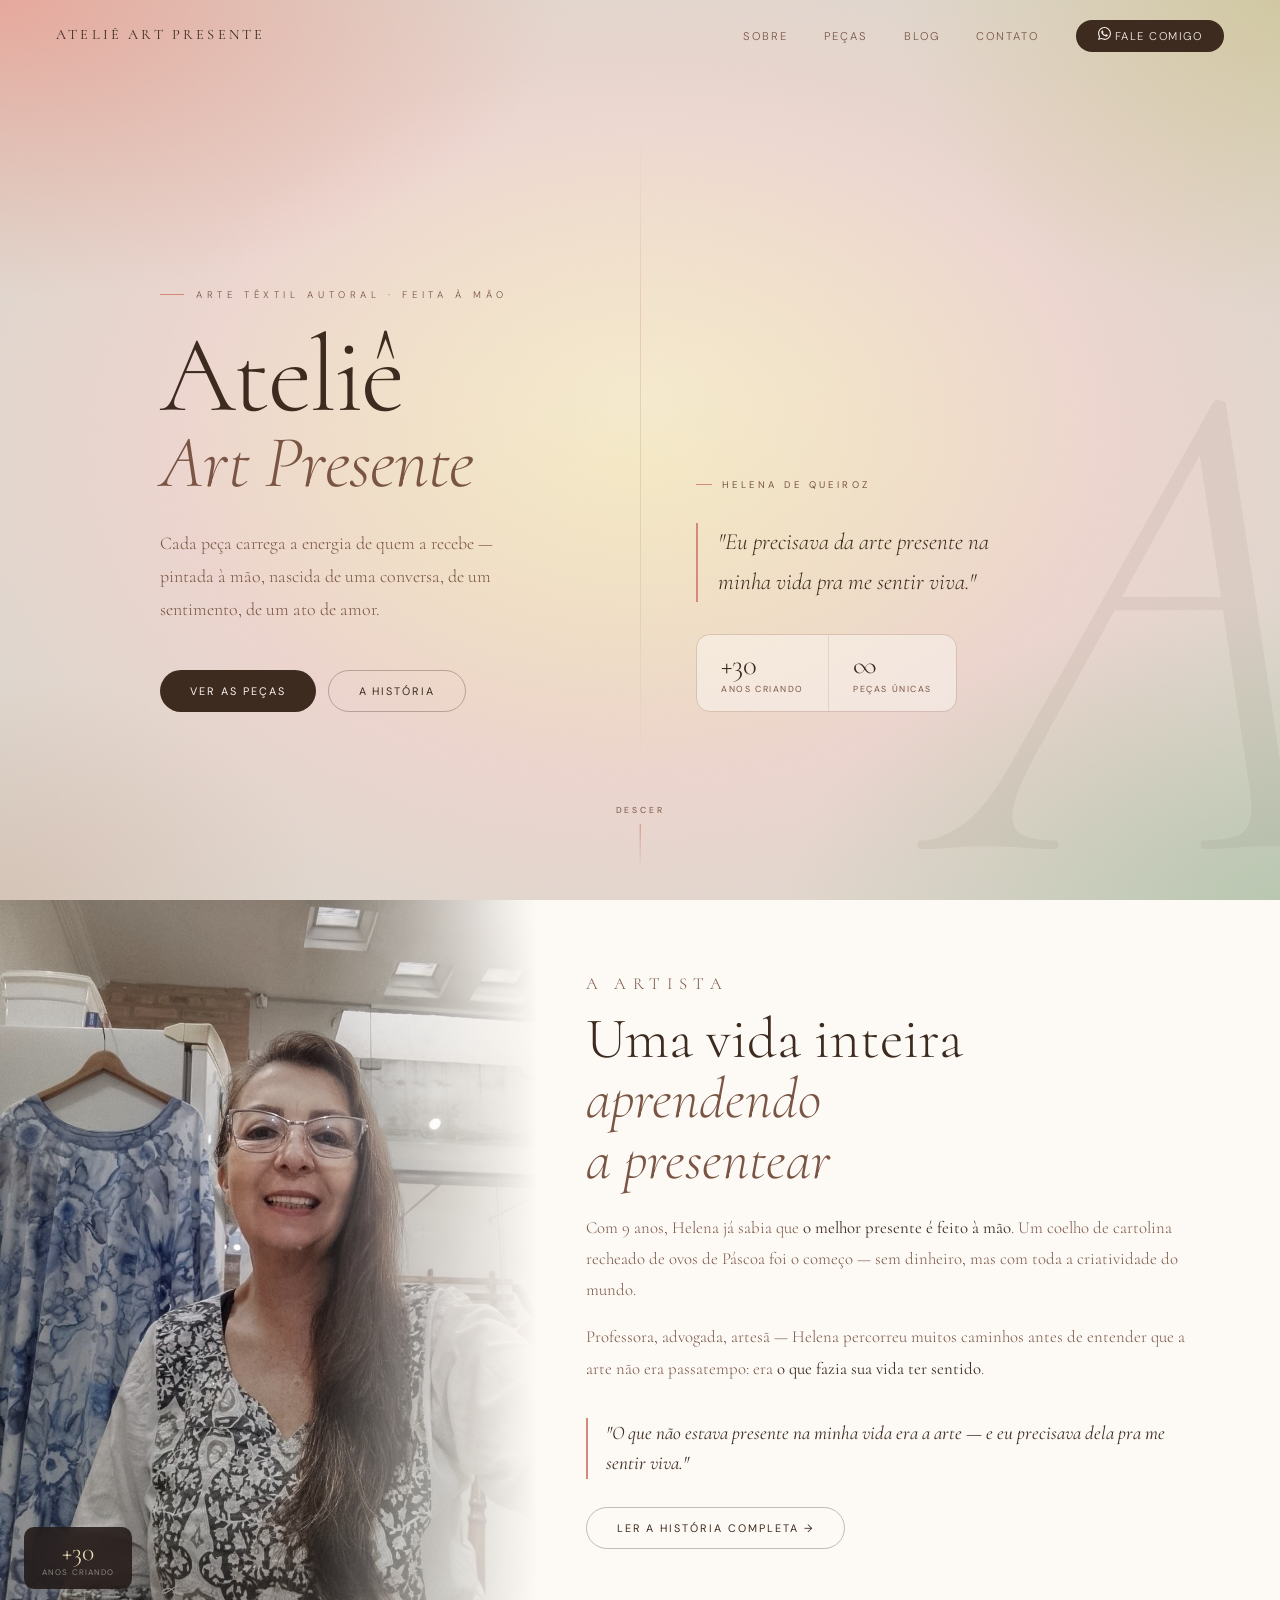
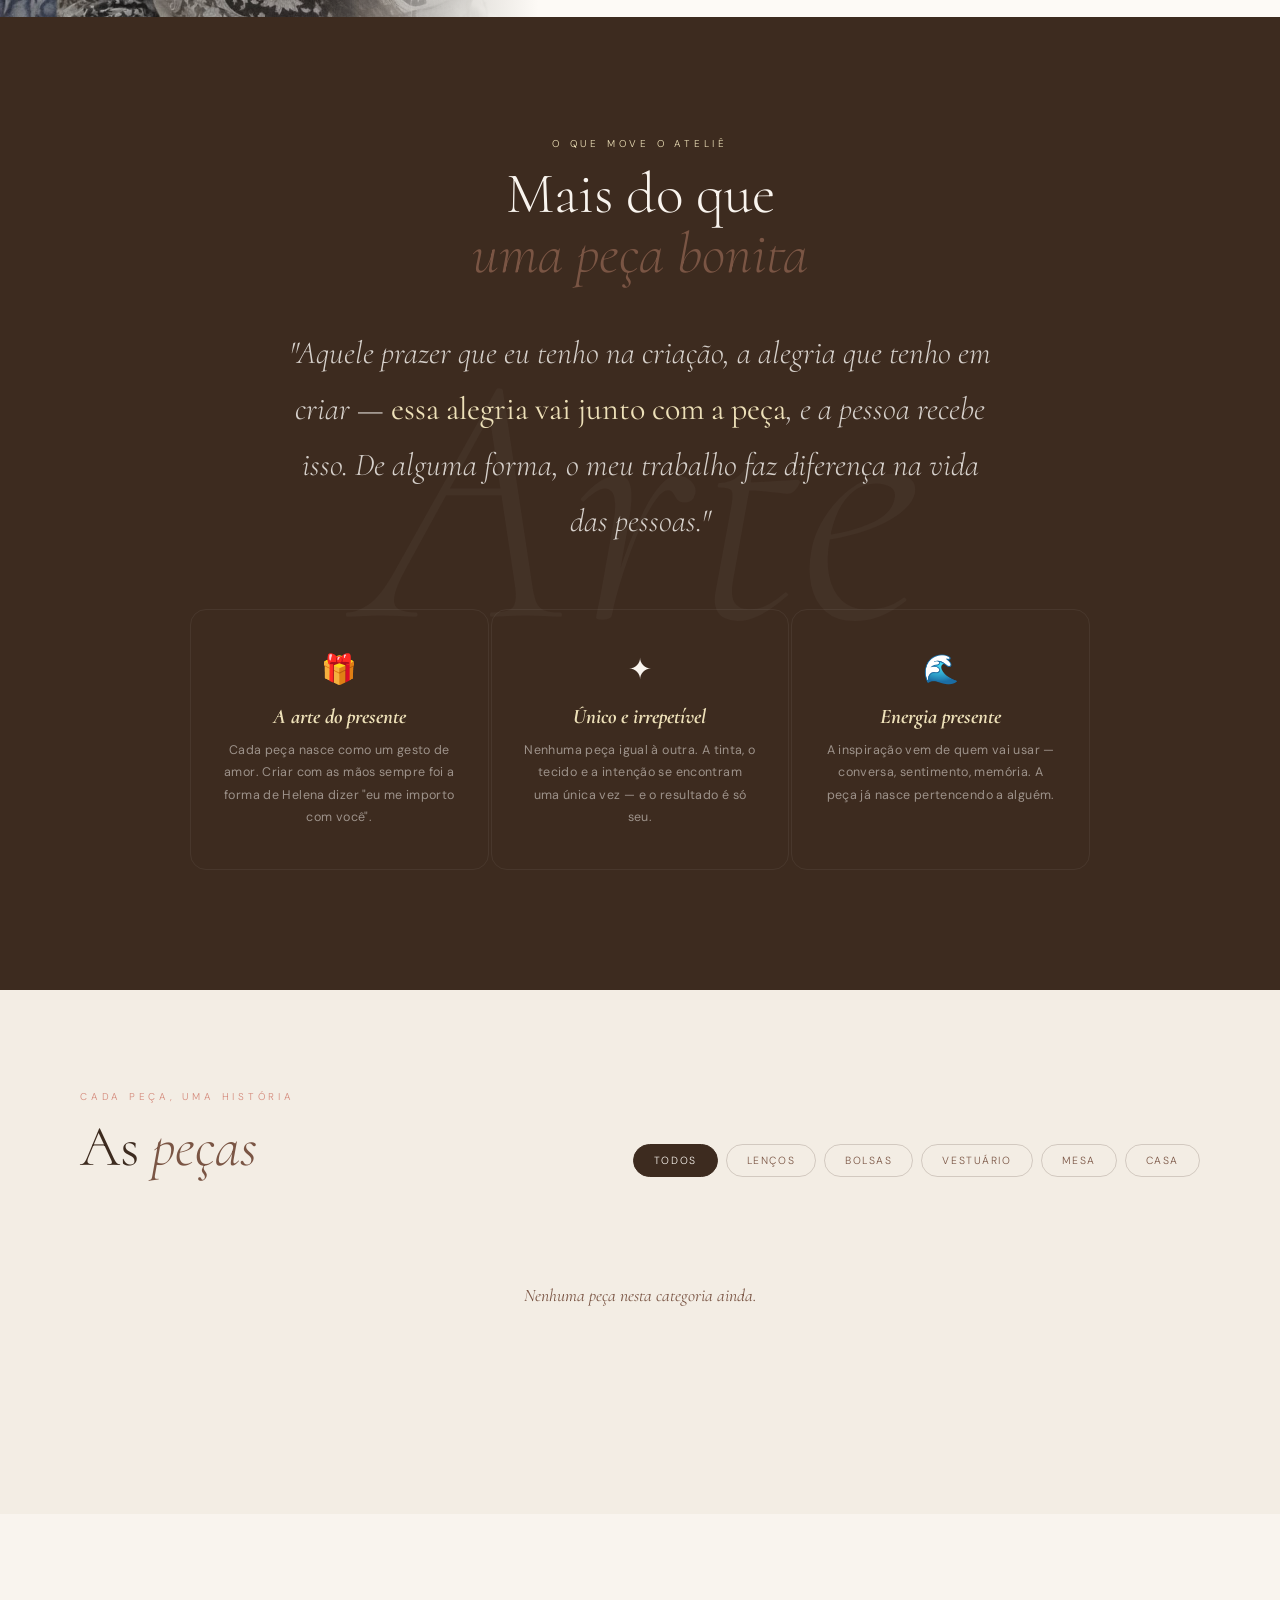
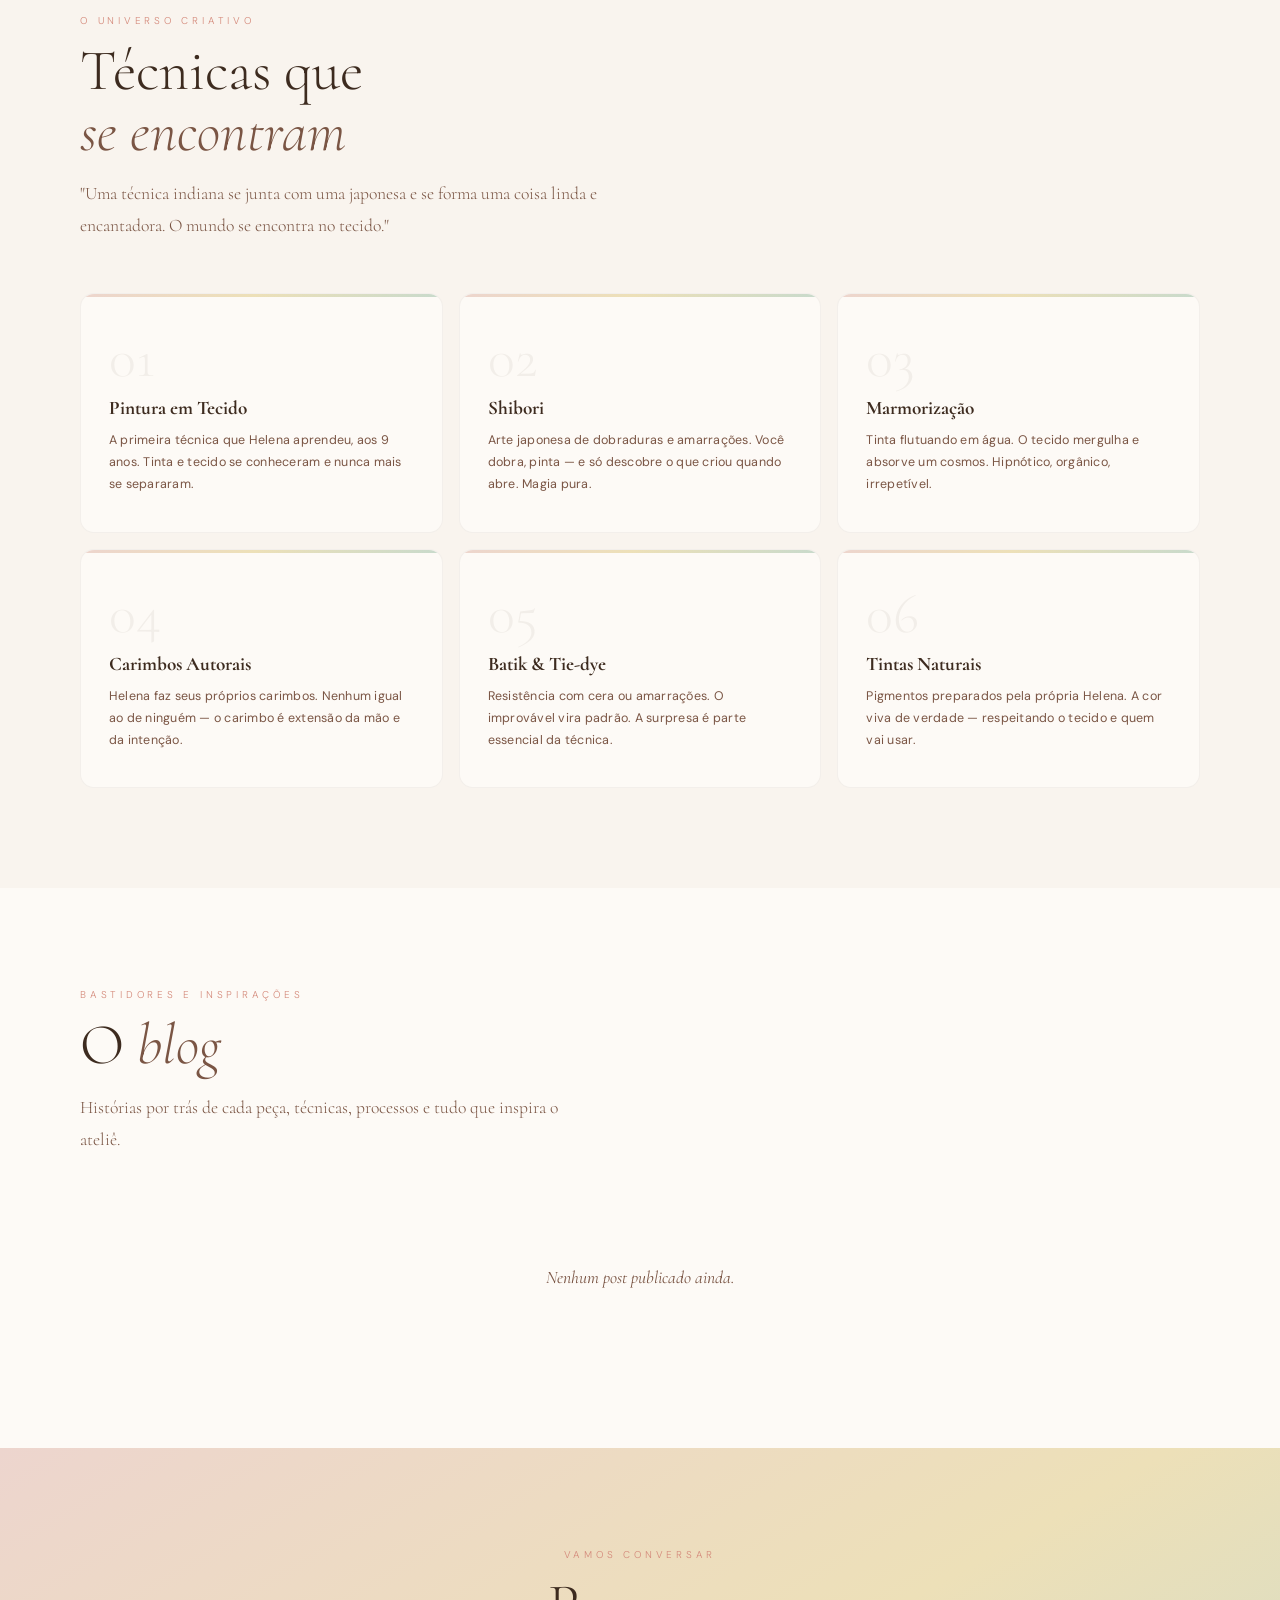
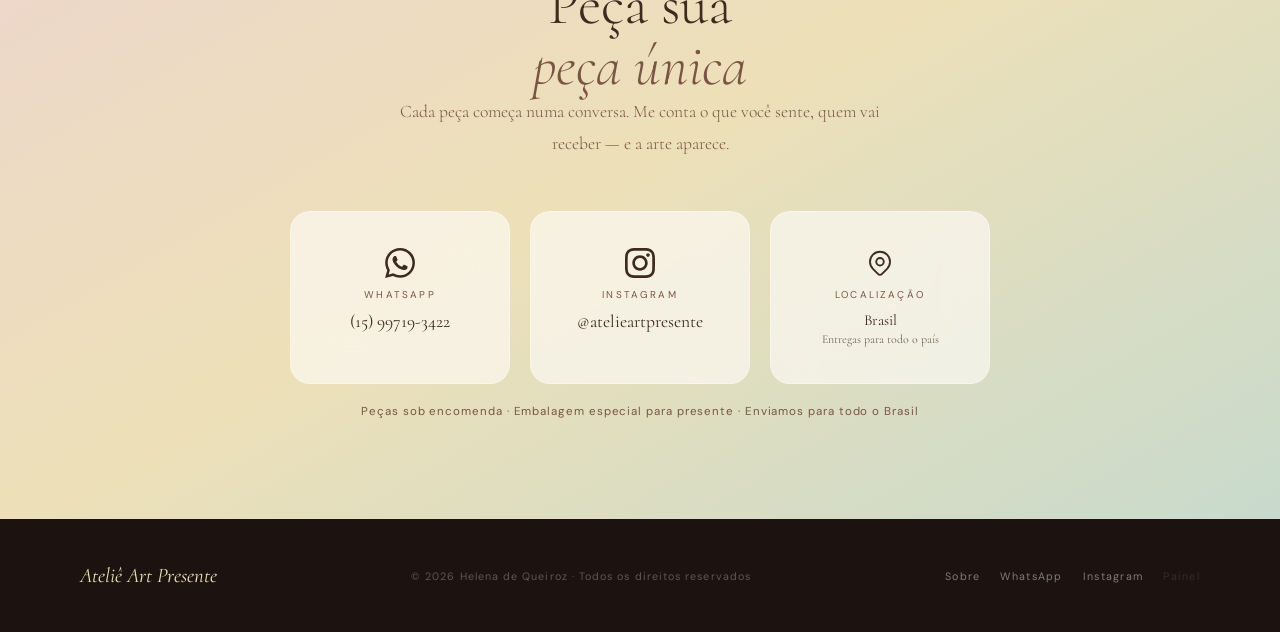
==== commit 5dea02b0: "add adjusts" ====
--- a/index.html
+++ b/index.html
@@ -301,7 +301,10 @@
     }
     @media (max-width: 640px) {
       .hero-content { padding: 0 24px 64px; }
-      .hero-ctas { flex-direction: column; align-items: flex-start; }
+      .hero-ctas { flex-direction: column; align-items: flex-start;
+      margin-top: 20px;
+        margin-bottom: 20px;
+      }
       .hero-letter { font-size: 22rem; }
       .sobre-section { grid-template-columns: 1fr; min-height: unset; }
       .sobre-visual { height: 320px; }
--- a/css/style.css
+++ b/css/style.css
@@ -254,27 +254,30 @@
 /* ════ MODAL ════ */
 .modal-overlay{position:fixed;inset:0;z-index:2000;background:rgba(28,18,16,.75);backdrop-filter:blur(10px);-webkit-backdrop-filter:blur(10px);display:flex;align-items:center;justify-content:center;padding:20px;opacity:0;pointer-events:none;transition:opacity .35s}
 .modal-overlay.open{opacity:1;pointer-events:all}
-.modal-box{background:var(--white);border-radius:22px;max-width:900px;width:100%;max-height:92vh;overflow:hidden;display:grid;grid-template-columns:1fr 1fr;transform:scale(.94) translateY(20px);transition:transform .4s var(--ease-out)}
+.modal-box{background:var(--white);border-radius:22px;max-width:900px;width:100%;height:88vh;max-height:680px;overflow:hidden;display:grid;grid-template-columns:1fr 1fr;transform:scale(.94) translateY(20px);transition:transform .4s var(--ease-out)}
 .modal-overlay.open .modal-box{transform:scale(1) translateY(0)}
-.modal-gallery{background:var(--ivory);position:relative;overflow:hidden;display:flex;flex-direction:column}
-.modal-main-img{flex:1;overflow:hidden;display:flex;align-items:center;justify-content:center;background:var(--grad-subtle);min-height:320px}
+.modal-gallery{background:var(--ivory);display:flex;flex-direction:column;overflow:hidden}
+.modal-main-img{flex:1;min-height:0;overflow:hidden;display:flex;align-items:center;justify-content:center;background:var(--grad-subtle)}
 .modal-main-img img{width:100%;height:100%;object-fit:cover}
 .modal-main-img .no-img{font-size:5rem;opacity:.15}
-.modal-thumbs{display:flex;gap:6px;padding:10px;overflow-x:auto;background:var(--white)}
+.modal-thumbs{flex-shrink:0;display:flex;gap:6px;padding:10px;overflow-x:auto;background:var(--white)}
 .modal-thumb{width:54px;height:54px;flex-shrink:0;border-radius:8px;overflow:hidden;cursor:pointer;border:2px solid transparent;transition:border-color .2s;background:var(--ivory);display:flex;align-items:center;justify-content:center;font-size:1.2rem}
 .modal-thumb.active{border-color:var(--rosa)}
 .modal-thumb img{width:100%;height:100%;object-fit:cover}
-.modal-info{padding:44px 38px;overflow-y:auto;display:flex;flex-direction:column;position:relative}
-.modal-close{position:absolute;top:16px;right:16px;width:34px;height:34px;border-radius:50%;border:none;background:rgba(61,43,31,.08);cursor:pointer;font-size:1rem;color:var(--terra);display:flex;align-items:center;justify-content:center;transition:all .25s}
+.modal-info{padding:36px 32px 28px;overflow-y:auto;display:flex;flex-direction:column;position:relative;scrollbar-width:thin;scrollbar-color:var(--rosa-pale) transparent}
+.modal-info::-webkit-scrollbar{width:4px}
+.modal-info::-webkit-scrollbar-thumb{background:var(--rosa-pale);border-radius:2px}
+.modal-close{position:absolute;top:14px;right:14px;width:32px;height:32px;border-radius:50%;border:none;background:rgba(61,43,31,.08);cursor:pointer;font-size:.9rem;color:var(--terra);display:flex;align-items:center;justify-content:center;transition:all .25s;flex-shrink:0;z-index:1}
 .modal-close:hover{background:var(--terra);color:var(--cream)}
-.modal-cat{font-size:.6rem;letter-spacing:.25em;text-transform:uppercase;color:var(--rosa);margin-bottom:10px}
-.modal-nome{font-family:var(--f-serif);font-size:2rem;color:var(--terra);margin-bottom:14px;font-weight:400;line-height:1.2}
-.modal-desc{font-family:var(--f-serif);font-size:1rem;color:var(--terra-mid);line-height:1.8;font-weight:300;flex:1;margin-bottom:22px}
-.modal-meta{display:flex;gap:24px;margin-bottom:28px;flex-wrap:wrap}
+.modal-cat{font-size:.58rem;letter-spacing:.25em;text-transform:uppercase;color:var(--rosa);margin-bottom:8px;flex-shrink:0}
+.modal-nome{font-family:var(--f-serif);font-size:1.7rem;color:var(--terra);margin-bottom:12px;font-weight:400;line-height:1.2;flex-shrink:0}
+.modal-desc{font-family:var(--f-serif);font-size:.95rem;color:var(--terra-mid);line-height:1.8;font-weight:300;margin-bottom:20px;flex-shrink:0}
+.modal-meta{display:flex;gap:20px;margin-bottom:20px;flex-wrap:wrap;flex-shrink:0}
 .modal-meta-item{display:flex;flex-direction:column;gap:3px}
-.modal-meta-label{font-size:.58rem;letter-spacing:.2em;text-transform:uppercase;color:var(--terra-mid)}
-.modal-meta-val{font-family:var(--f-serif);font-size:1rem;color:var(--terra)}
-.modal-preco{font-family:var(--f-serif);font-size:2rem;color:var(--terra);margin-bottom:20px}
+.modal-meta-label{font-size:.56rem;letter-spacing:.2em;text-transform:uppercase;color:var(--terra-mid)}
+.modal-meta-val{font-family:var(--f-serif);font-size:.95rem;color:var(--terra)}
+.modal-preco{font-family:var(--f-serif);font-size:1.8rem;color:var(--terra);margin-bottom:16px;flex-shrink:0}
+.modal-info .btn-wpp{margin-top:auto;flex-shrink:0}
 
 /* ════ TÉCNICAS ════ */
 .tecnicas{background:var(--cream)}
@@ -368,4 +371,4 @@
   footer{flex-direction:column;text-align:center;padding:36px 24px}
   .manifesto,.contato{padding:80px 24px}
   .blog-section{padding:70px 24px}
-}
+}
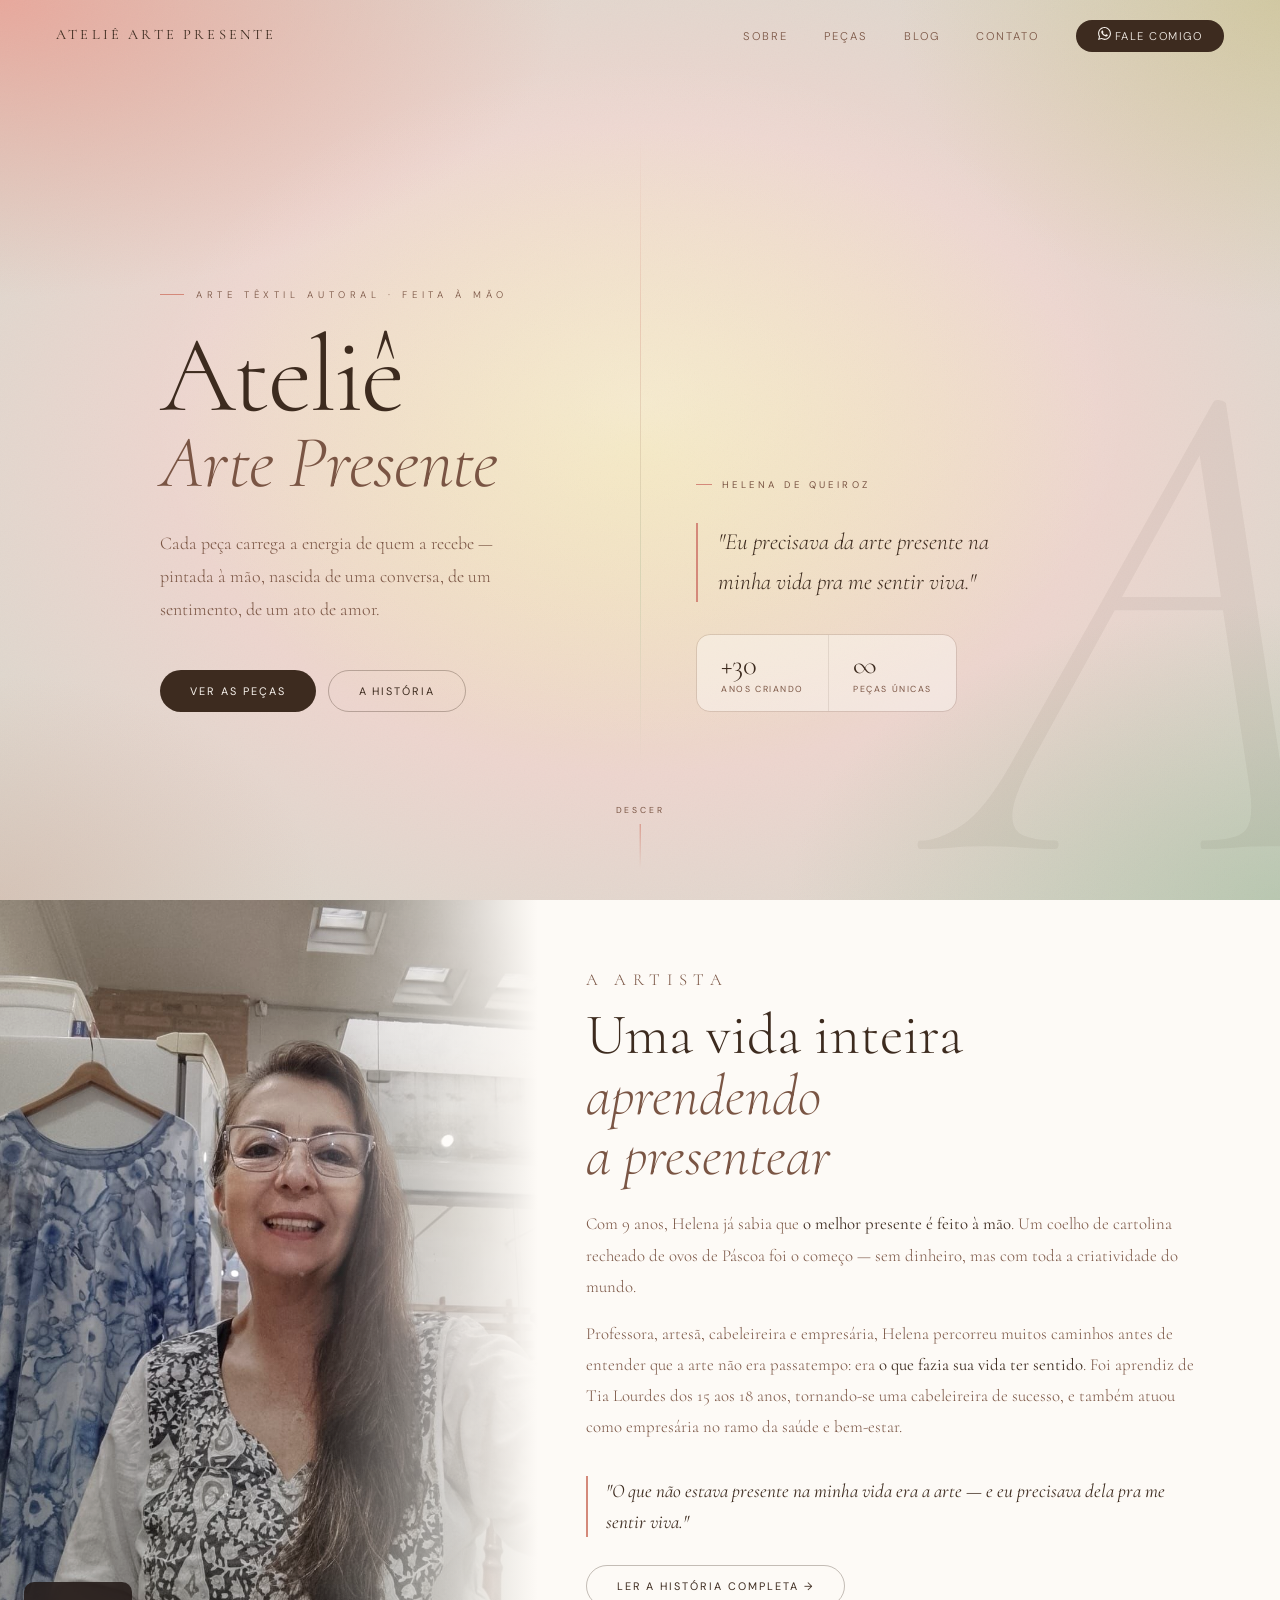
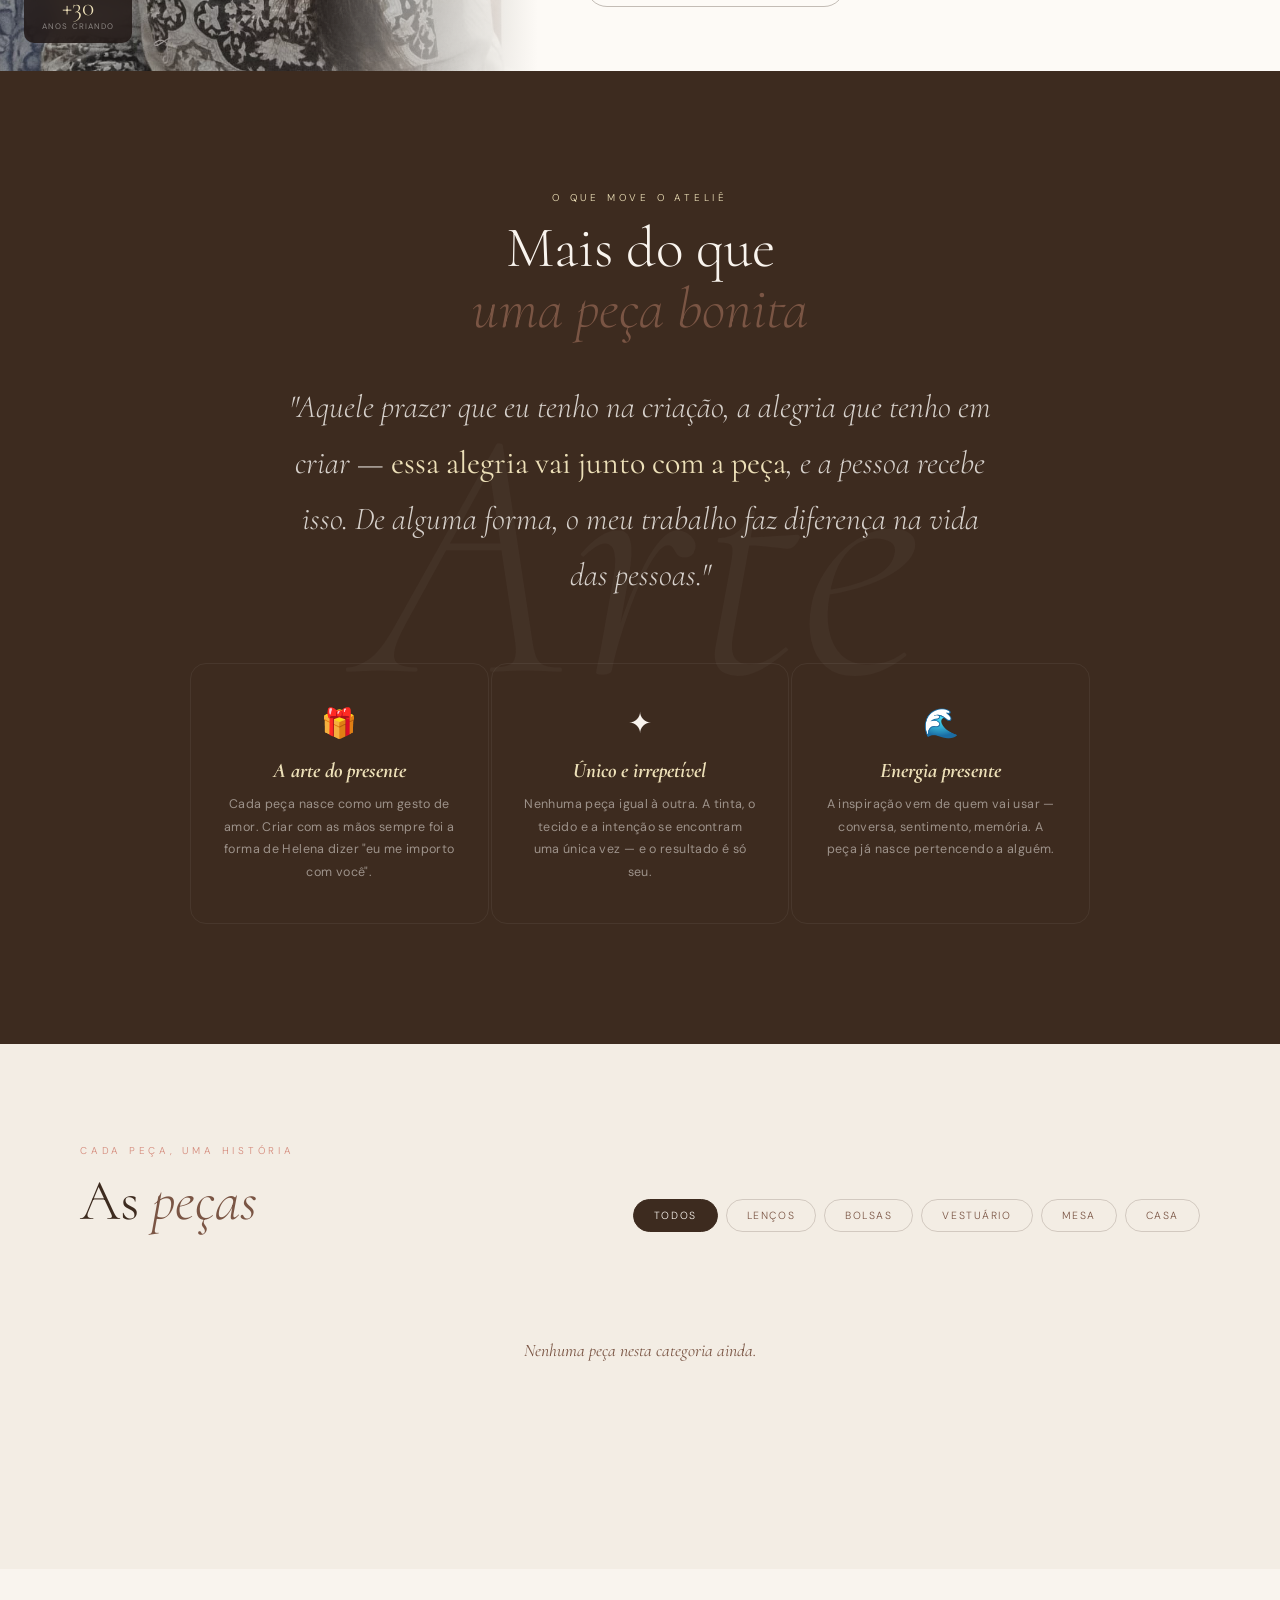
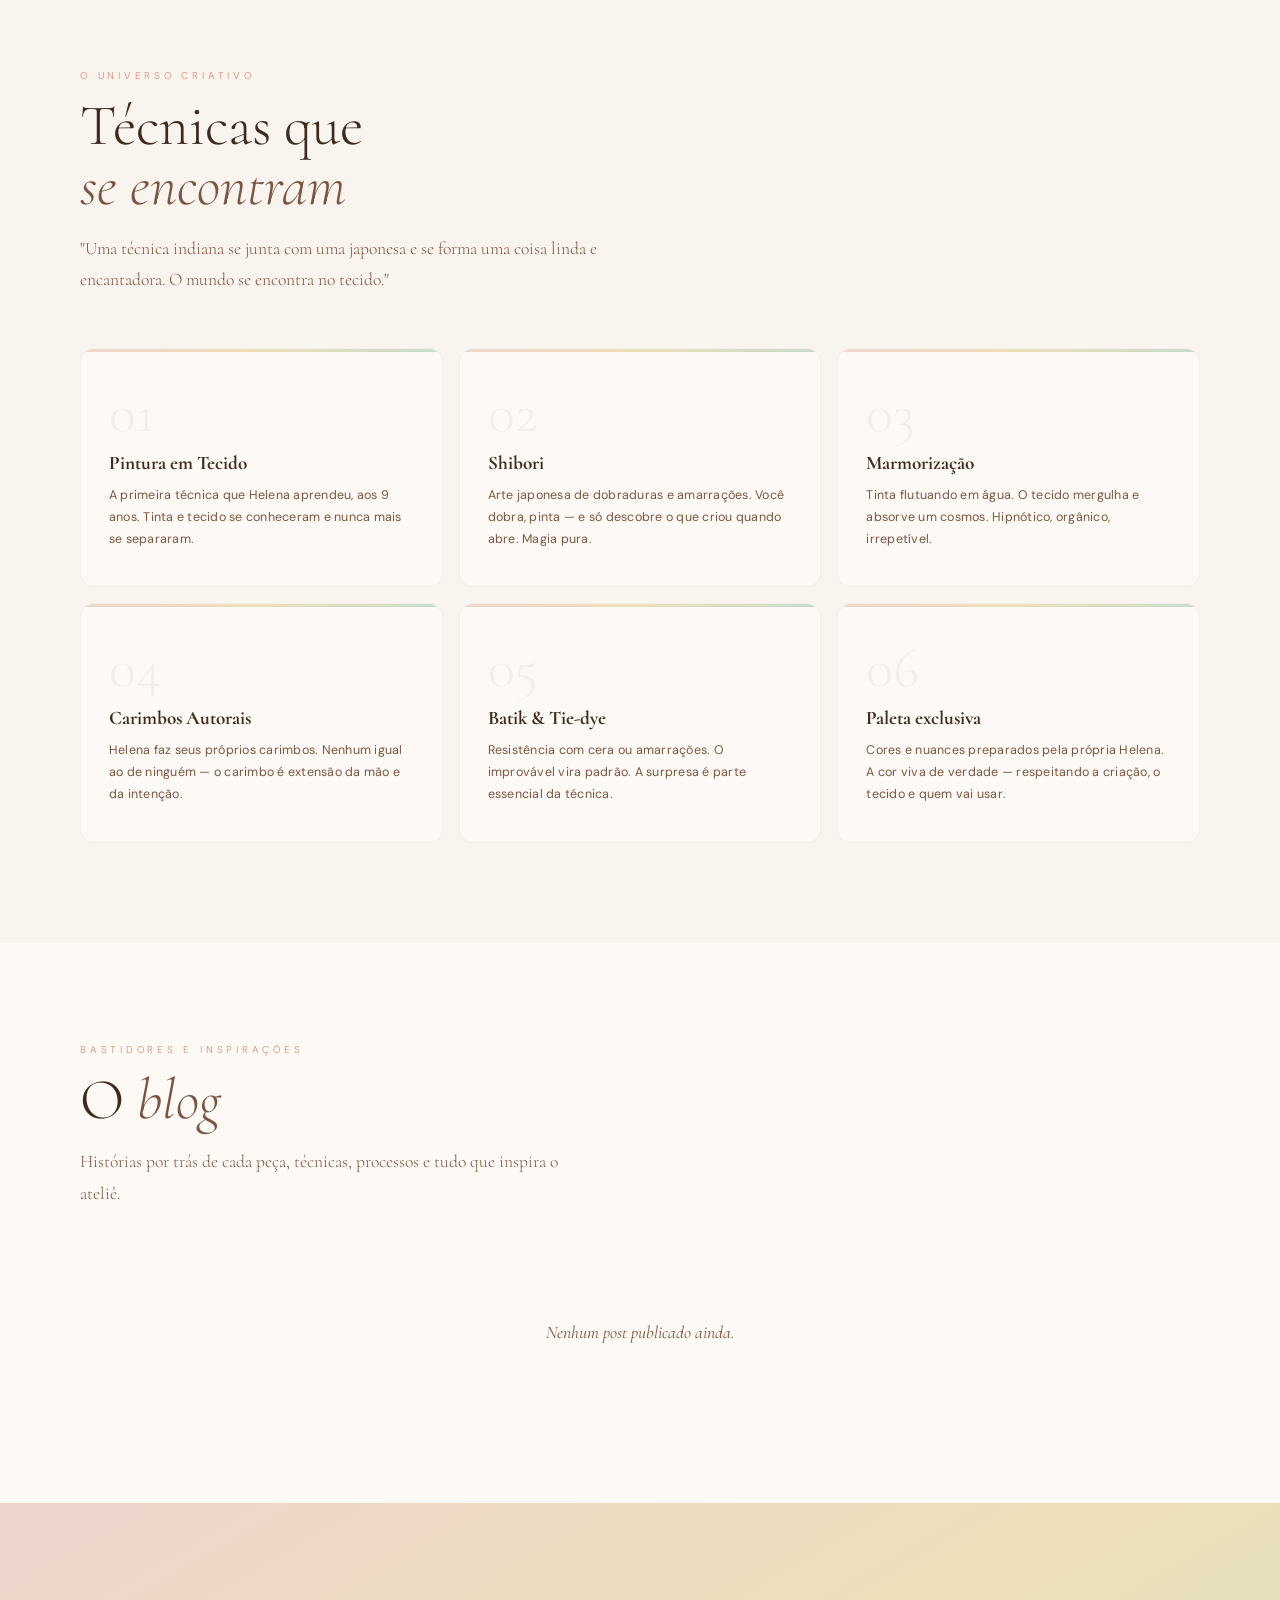
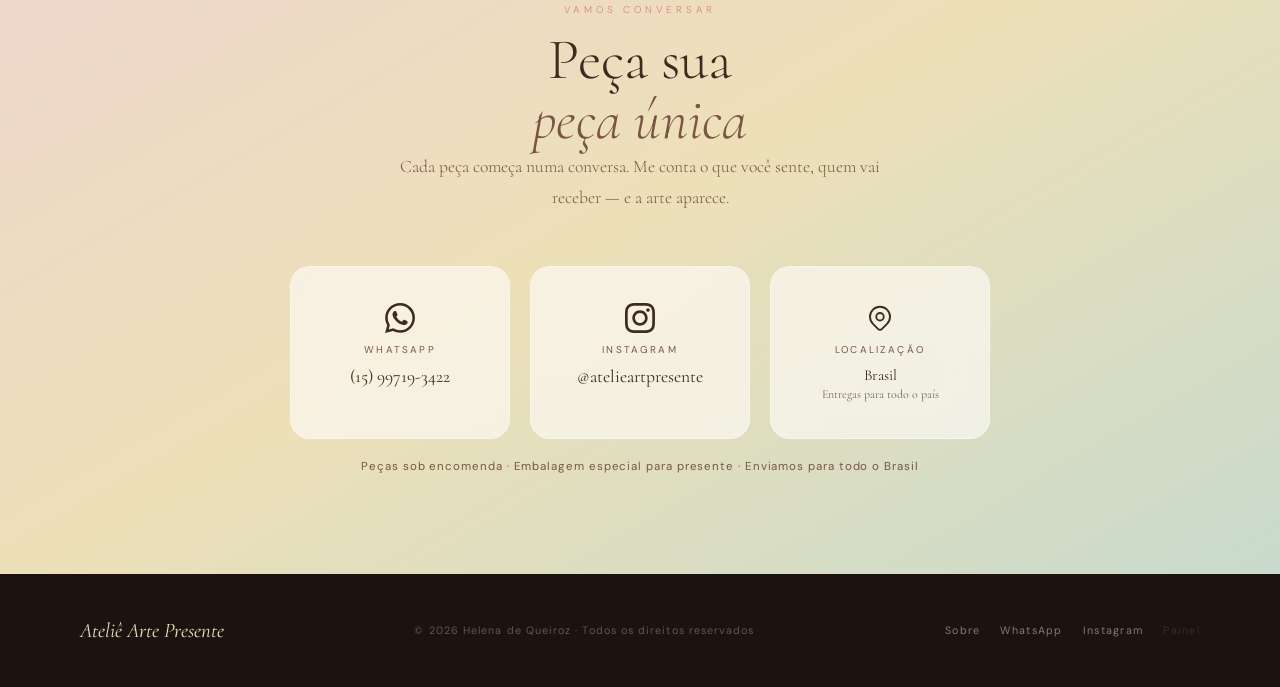
==== commit 13a9bf6a: "add adjusts" ====
--- a/index.html
+++ b/index.html
@@ -3,7 +3,7 @@
 <head>
   <meta charset="UTF-8">
   <meta name="viewport" content="width=device-width, initial-scale=1.0">
-  <title>Ateliê Art Presente — Helena de Queiroz</title>
+  <title>Ateliê Arte Presente — Helena de Queiroz</title>
   <meta name="description" content="Arte têxtil pintada à mão por Helena de Queiroz. Peças únicas em tecido com alma — lenços, bolsas, vestuário, decoração.">
   <link rel="preconnect" href="https://fonts.googleapis.com">
   <link rel="preconnect" href="https://fonts.gstatic.com" crossorigin>
@@ -353,7 +353,7 @@
 
 <!-- NAV -->
 <nav id="navbar">
-  <a href="index.html" class="nav-logo">Ateliê Art Presente</a>
+  <a href="index.html" class="nav-logo">Ateliê Arte Presente</a>
   <ul class="nav-links">
     <li><a href="#sobre">Sobre</a></li>
     <li><a href="#produtos">Peças</a></li>
@@ -397,7 +397,7 @@
       <p class="hero-pretitle">Arte Têxtil Autoral · Feita à Mão</p>
       <h1 class="hero-name">
         Ateliê<br>
-        <em>Art Presente</em>
+        <em>Arte Presente</em>
       </h1>
       <p class="hero-tagline">
         Cada peça carrega a energia de quem a recebe —
@@ -440,7 +440,7 @@
 <div class="sobre-section" id="sobre">
 
   <div class="sobre-visual">
-    <img src="images/helena.jpg" alt="Helena de Queiroz — Ateliê Art Presente">
+    <img src="images/helena.jpg" alt="Helena de Queiroz — Ateliê Arte Presente">
     <div class="sobre-foto-badge">
       <div class="n">+30</div>
       <div class="l">anos criando</div>
@@ -455,8 +455,7 @@
       Com 9 anos, Helena já sabia que <strong>o melhor presente é feito à mão</strong>. Um coelho de cartolina recheado de ovos de Páscoa foi o começo — sem dinheiro, mas com toda a criatividade do mundo.
     </p>
     <p class="reveal reveal-d2">
-      Professora, advogada, artesã — Helena percorreu muitos caminhos antes de entender que a arte não era passatempo: era <strong>o que fazia sua vida ter sentido</strong>.
-    </p>
+      Professora, artesã, cabeleireira e empresária, Helena percorreu muitos caminhos antes de entender que a arte não era passatempo: era <strong>o que fazia sua vida ter sentido</strong>. Foi aprendiz de Tia Lourdes dos 15 aos 18 anos, tornando-se uma cabeleireira de sucesso, e também atuou como empresária no ramo da saúde e bem-estar.    </p>
     <blockquote class="sobre-pull reveal reveal-d3">
       "O que não estava presente na minha vida era a arte — e eu precisava dela pra me sentir viva."
     </blockquote>
@@ -548,8 +547,8 @@
     </div>
     <div class="tecnica reveal reveal-d2">
       <div class="tecnica-n">06</div>
-      <h3>Tintas Naturais</h3>
-      <p>Pigmentos preparados pela própria Helena. A cor viva de verdade — respeitando o tecido e quem vai usar.</p>
+      <h3>Paleta exclusiva</h3>
+      <p>Cores e nuances preparados pela própria Helena. A cor viva de verdade — respeitando a criação, o tecido e quem vai usar.</p>
     </div>
   </div>
 </section>
@@ -594,7 +593,7 @@
 
 <!-- ══ FOOTER ══ -->
 <footer>
-  <div class="footer-logo">Ateliê Art Presente</div>
+  <div class="footer-logo">Ateliê Arte Presente</div>
   <p class="footer-copy">© <span id="ano"></span> Helena de Queiroz · Todos os direitos reservados</p>
   <div class="footer-links">
     <a href="sobre.html">Sobre</a>
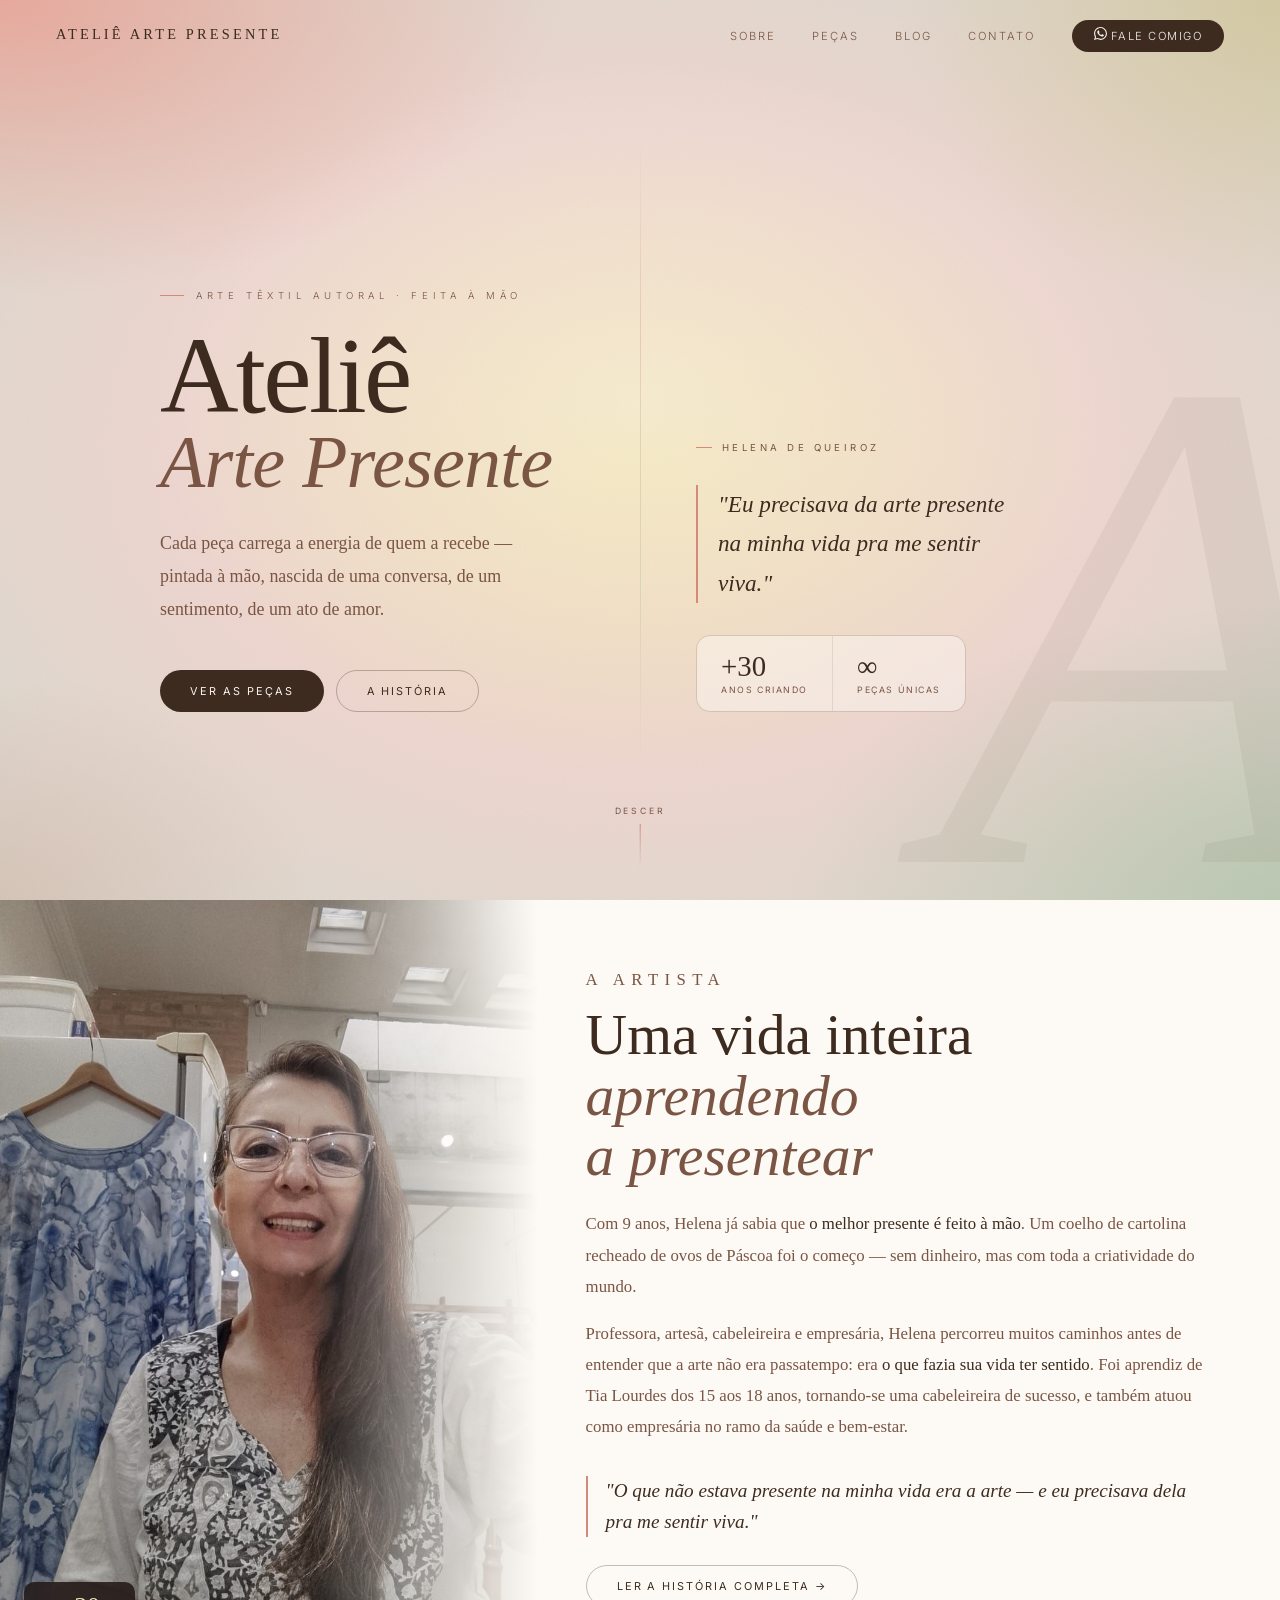
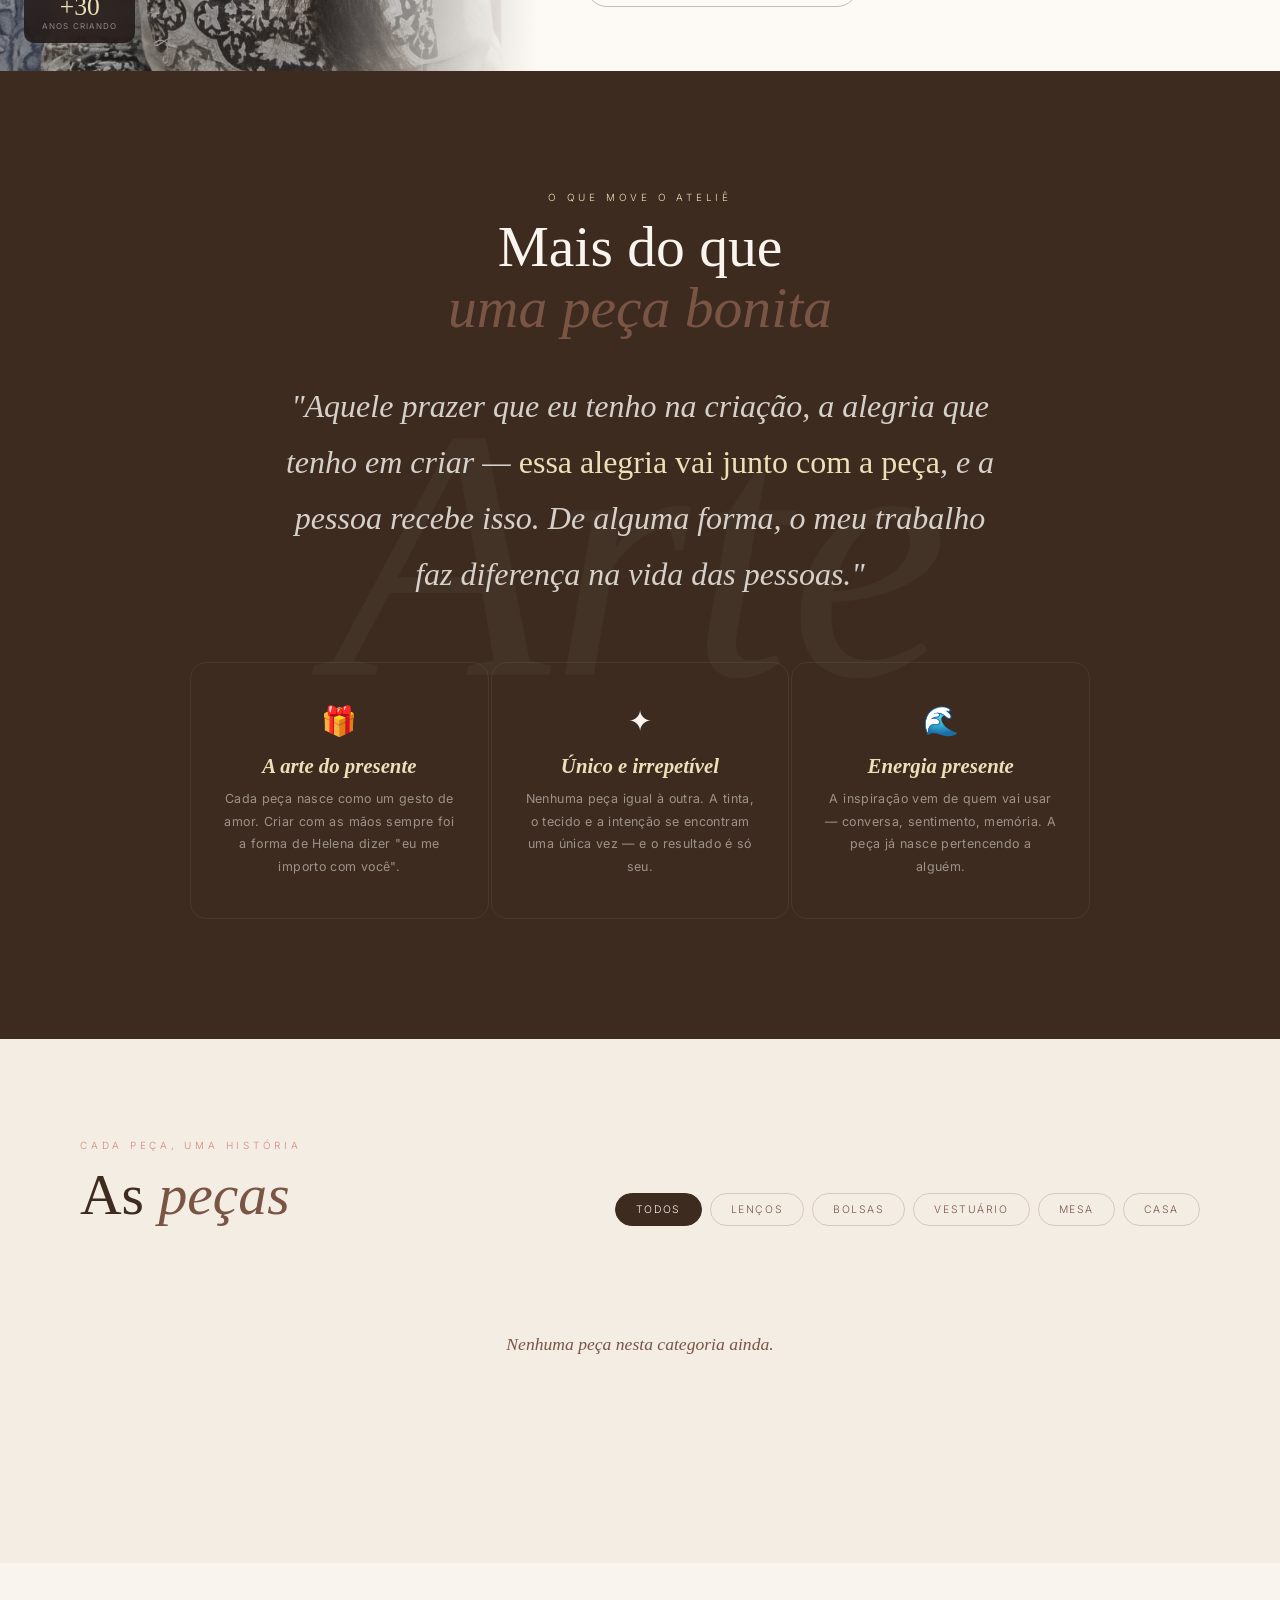
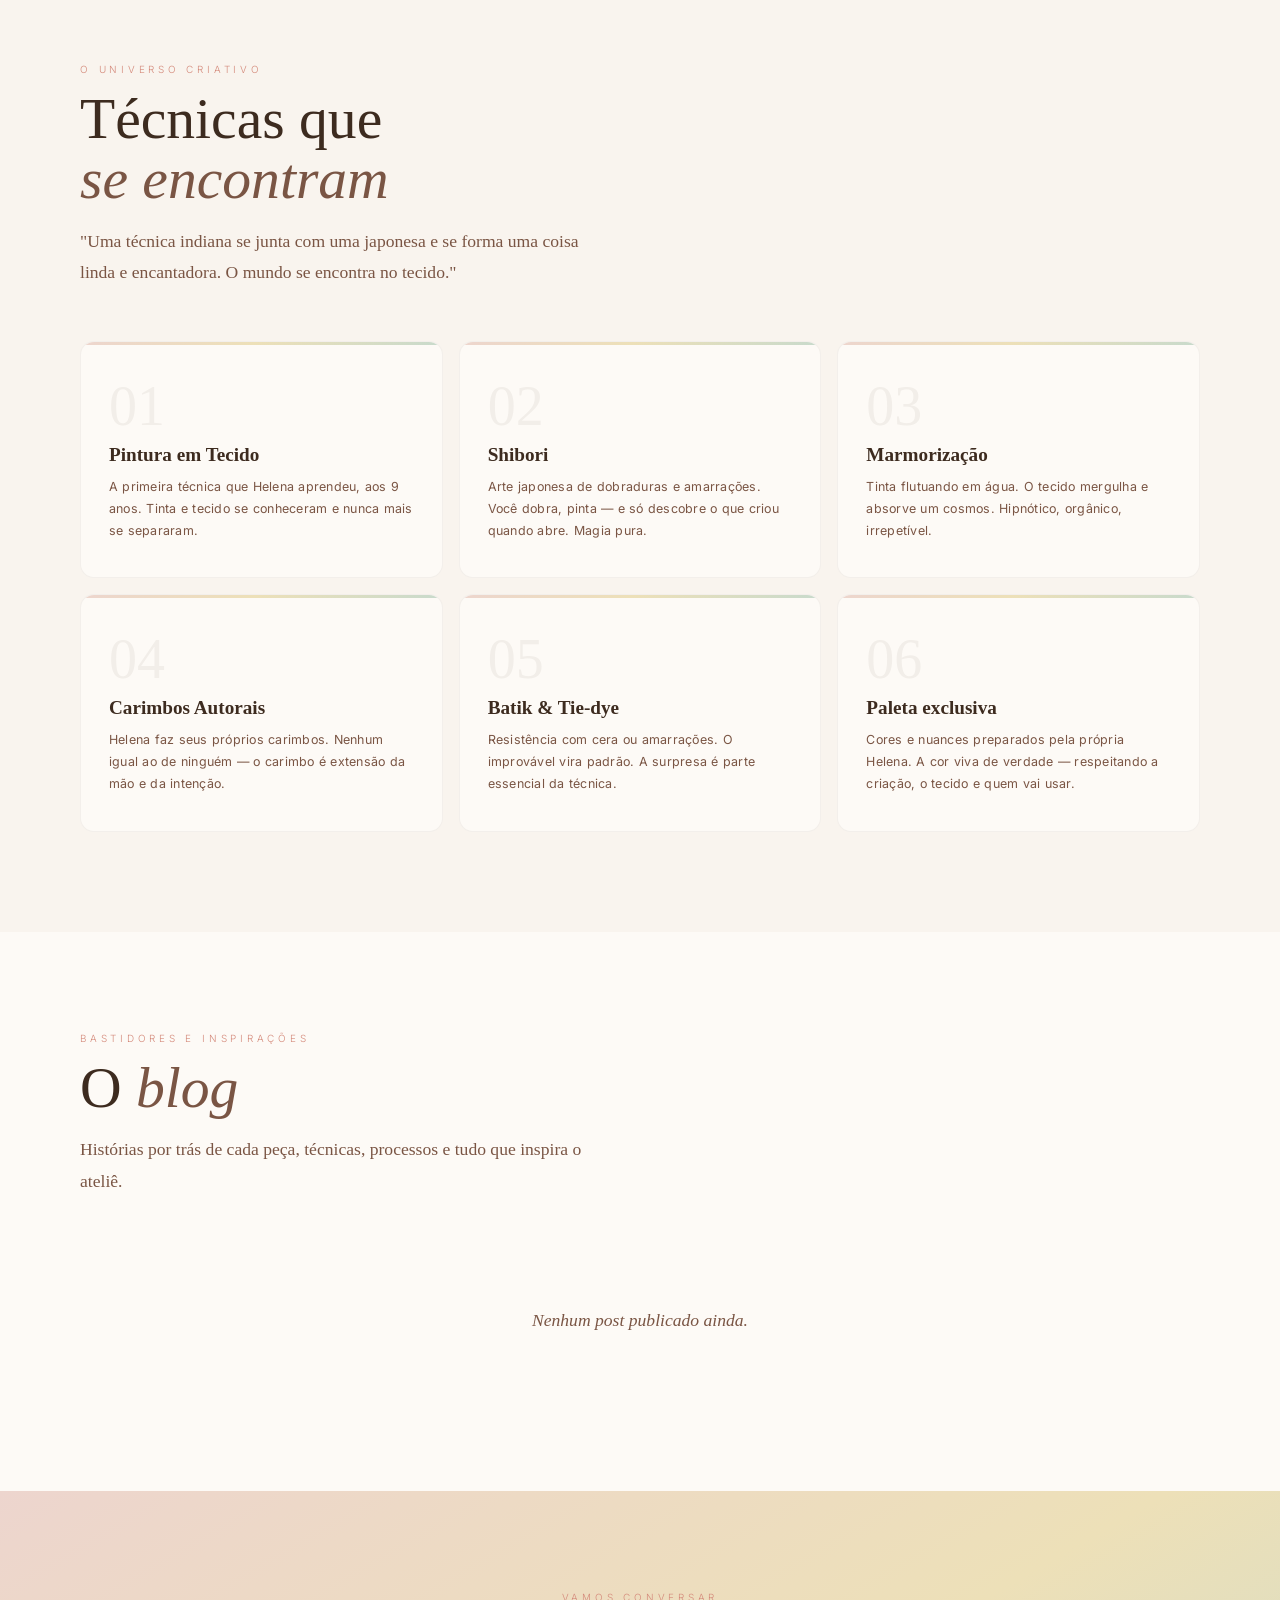
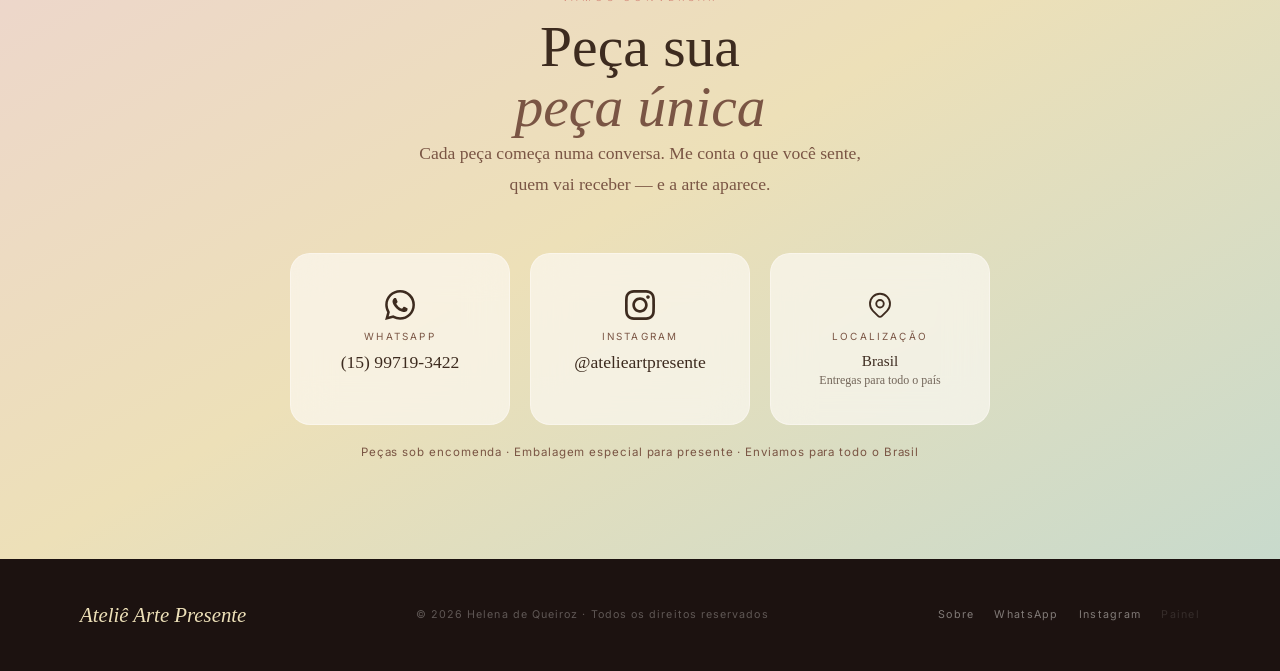
==== commit 1fe8fbf8: "Update index.html" ====
--- a/index.html
+++ b/index.html
@@ -3,7 +3,7 @@
 <head>
   <meta charset="UTF-8">
   <meta name="viewport" content="width=device-width, initial-scale=1.0">
-  <title>Ateliê Arte Presente — Helena de Queiroz</title>
+  <title>Ateliê Arte Presente - Helena de Queiroz</title>
   <meta name="description" content="Arte têxtil pintada à mão por Helena de Queiroz. Peças únicas em tecido com alma — lenços, bolsas, vestuário, decoração.">
   <link rel="preconnect" href="https://fonts.googleapis.com">
   <link rel="preconnect" href="https://fonts.gstatic.com" crossorigin>
--- a/css/style.css
+++ b/css/style.css
@@ -1,4 +1,4 @@
-@import url('https://fonts.googleapis.com/css2?family=Cormorant:ital,wght@0,300;0,400;0,500;0,600;1,300;1,400;1,600&family=DM+Sans:ital,wght@0,200;0,300;0,400;1,300&display=swap');
+@import url('https://fonts.googleapis.com/css2?family=Playfair+Display:ital,wght@0,400;0,500;0,600;1,400;1,500&family=Inter:wght@300;400;500&display=swap');
 
 /* ── TOKENS ── */
 :root {
@@ -19,7 +19,7 @@
   --grad-subtle: linear-gradient(150deg,rgba(237,213,206,.35) 0%,rgba(237,224,184,.25) 50%,rgba(200,218,204,.3) 100%);
 
   --f-serif: 'Cormorant', Georgia, serif;
-  --f-sans:  'DM Sans', system-ui, sans-serif;
+--f-sans:  'Inter', system-ui, sans-serif;
 
   --ease: cubic-bezier(.4,0,.2,1);
   --ease-out: cubic-bezier(.22,1,.36,1);
